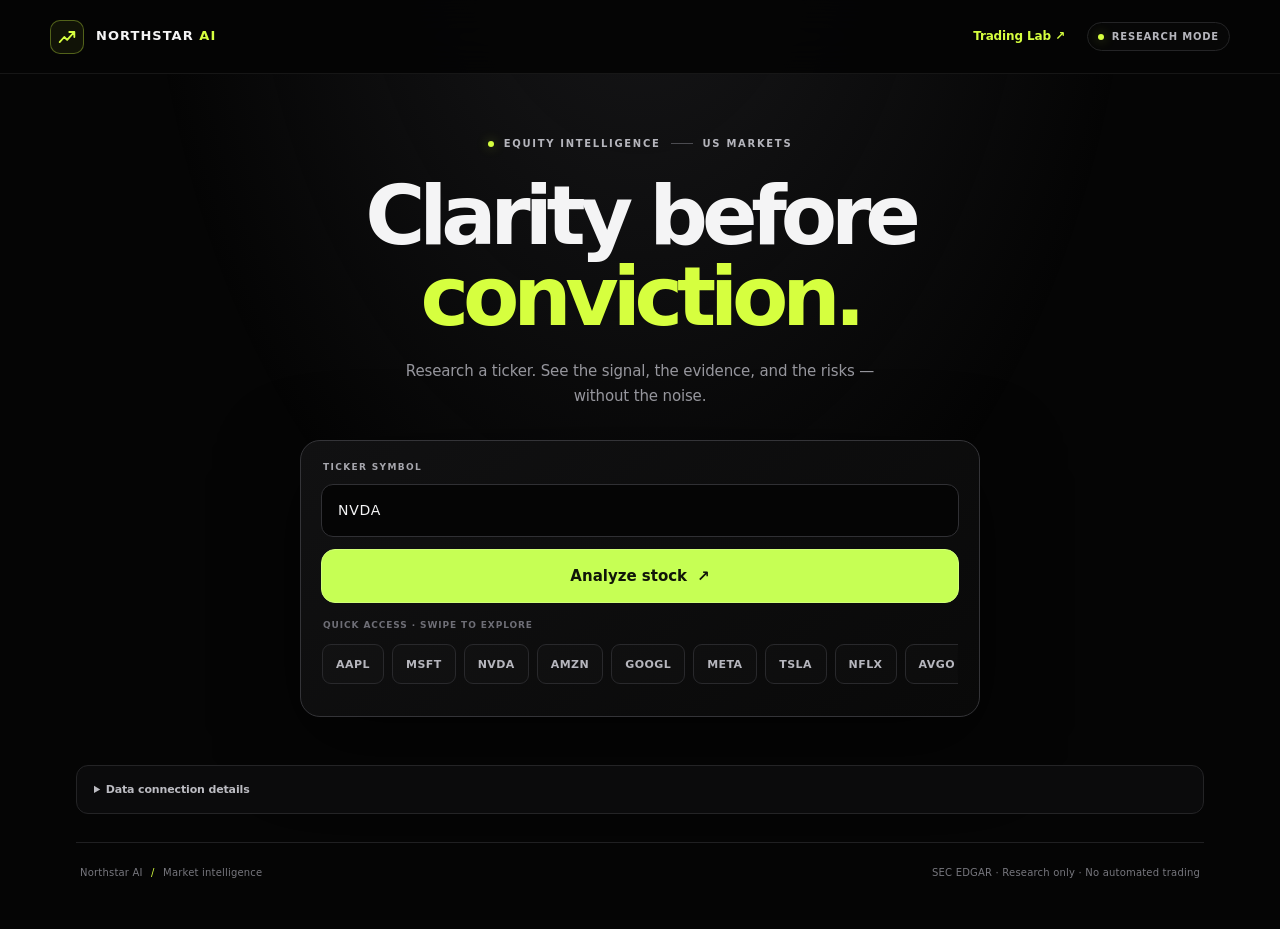
==== web/index.html @ 4f5ea73a "Correct shortlist description to reflect 253-stock universe" ====
<!doctype html>
<html lang="en">
<head>
  <meta charset="utf-8">
  <meta name="viewport" content="width=device-width, initial-scale=1">
  <meta name="theme-color" content="#050505">
  <meta name="description" content="Northstar AI provides transparent US stock research with SEC-sourced fundamentals, market data, earnings risk and explicit data-quality limits.">
  <title>Northstar AI — Stock Research</title>
  <link rel="stylesheet" href="./styles.css?v=signal-self-test1">
</head>
<body>
  <header class="topbar">
    <a class="brand" href="./"><span class="brand-mark" aria-hidden="true"><svg viewBox="0 0 24 24" fill="none"><path d="M4 17.5 9 12l3.2 3.2L20 6.5M14.5 6.5H20v5.5" stroke="currentColor" stroke-width="2" stroke-linecap="round" stroke-linejoin="round"/></svg></span><span class="brand-name">NORTHSTAR <span>AI</span></span></a>
    <div class="topbar-right"><a href="./trading-lab.html" class="nav-link" style="display:inline-flex!important;color:var(--accent);font-weight:750">Trading Lab ↗</a><a href="#ranking-disclosure" class="nav-link" id="market-scan-link">Market scan</a><span class="status"><i></i> RESEARCH MODE</span></div>
  </header>
  <main class="shell">
    <section class="hero">
      <div class="hero-kicker"><span class="live-dot"></span> EQUITY INTELLIGENCE <span class="kicker-divider"></span> US MARKETS</div>
      <h1>Clarity before<br><span class="hero-accent">conviction.</span></h1>
      <p class="intro">Research a ticker. See the signal, the evidence, and the risks — without the noise.</p>
      <form id="analyze-form" class="search-panel">
        <label for="ticker">TICKER SYMBOL</label>
        <div class="search-row"><input id="ticker" name="ticker" maxlength="12" value="NVDA" placeholder="e.g. NVDA" autocomplete="off" required></div>
        <button id="analyze-button" class="analyze-button" type="submit">Analyze stock <span aria-hidden="true">↗</span></button>
        <div class="quick-tickers-wrap">
          <div class="quick-tickers-label">QUICK ACCESS · SWIPE TO EXPLORE</div>
          <div class="quick-tickers" aria-label="Popular stocks; swipe horizontally to browse"><button type="button" data-ticker="AAPL">AAPL</button>
          <button type="button" data-ticker="MSFT">MSFT</button>
          <button type="button" data-ticker="NVDA">NVDA</button>
          <button type="button" data-ticker="AMZN">AMZN</button>
          <button type="button" data-ticker="GOOGL">GOOGL</button>
          <button type="button" data-ticker="META">META</button>
          <button type="button" data-ticker="TSLA">TSLA</button>
          <button type="button" data-ticker="NFLX">NFLX</button>
          <button type="button" data-ticker="AVGO">AVGO</button>
          <button type="button" data-ticker="ORCL">ORCL</button>
          <button type="button" data-ticker="AMD">AMD</button>
          <button type="button" data-ticker="INTC">INTC</button>
          <button type="button" data-ticker="CRM">CRM</button>
          <button type="button" data-ticker="PLTR">PLTR</button>
          <button type="button" data-ticker="JPM">JPM</button>
          <button type="button" data-ticker="V">V</button>
          <button type="button" data-ticker="MA">MA</button>
          <button type="button" data-ticker="COST">COST</button>
          <button type="button" data-ticker="WMT">WMT</button>
          <button type="button" data-ticker="DIS">DIS</button>
          <button type="button" data-ticker="QCOM">QCOM</button>
          <button type="button" data-ticker="MU">MU</button>
          <button type="button" data-ticker="MRVL">MRVL</button>
          <button type="button" data-ticker="NVTS">NVTS</button></div>
        </div>
        <div id="activity-progress" class="activity-progress hidden" role="status" aria-live="polite">
          <div class="activity-top"><span class="activity-spinner" aria-hidden="true"></span><div class="activity-copy"><strong id="activity-title">Analyzing stock</strong><span id="activity-stage">Preparing reliable data sources…</span></div><span id="activity-elapsed" class="activity-elapsed">0s</span></div>
          <div class="activity-track"><span id="activity-bar"></span></div>
          <ol id="activity-steps" class="activity-steps"></ol>
          <p class="activity-note">Elapsed time is shown honestly; progress steps update as checks finish.</p>
        </div>
      </form>
      <div class="stock-suggestions-cta">
        <button id="suggest-stocks-button" type="button" class="suggest-stocks-button"><span class="suggest-icon" aria-hidden="true">✦</span><span><strong>Suggest me stocks</strong><small>Find up to 10 data-screened research candidates</small></span><span class="suggest-arrow" aria-hidden="true">↗</span></button>
      </div>
    </section>

    <section id="market-regime-panel" class="news-section hidden" aria-live="polite" style="margin:22px 0;padding:18px;border:1px solid #30352a;border-radius:16px;background:#0c0f0a"><div class="section-heading"><div><p class="eyebrow">MARKET REGIME INTELLIGENCE</p><h2 id="market-regime-state">Market regime: UNKNOWN</h2></div><span id="market-regime-date" class="count">Not checked</span></div><p id="market-regime-summary" class="table-note">SPY and QQQ market conditions will be checked during stock analysis.</p><div id="market-regime-reasons" class="table-note"></div><p class="table-note">Context and risk gate only—not a stock signal, forecast, or trade authorization. UNKNOWN blocks new entries in this module.</p></section>
    <div id="stock-results" class="stock-results hidden" aria-label="Analysis results for the selected stock">
    <section id="message" class="message" role="status" aria-live="polite">Enter a ticker and tap Analyze.</section>
    <section id="beginner-overview" class="beginner-overview hidden" aria-live="polite">
      <div class="answer-card">
        <div class="answer-topline"><span class="eyebrow">NORTHSTAR'S PLAIN-ENGLISH ANSWER</span><span id="beginner-confidence" class="confidence-badge confidence-low">Confidence: Low</span></div>
        <h2 id="beginner-company-name">Company analysis</h2>
        <div class="company-purpose"><p class="company-purpose-label">WHAT DOES THIS COMPANY DO?</p><p id="beginner-company-description" class="answer-description">“A plain-English description of the company’s products and services will appear here.”</p></div>
        <div class="answer-price-row"><strong id="beginner-price">Price unavailable</strong><span id="beginner-market-state" class="market-state">Market status unknown</span></div>
        <div id="beginner-verdict" class="beginner-verdict verdict-unknown"><span id="beginner-verdict-dot" class="meaning-dot unknown"></span><div><strong id="beginner-verdict-title">Not enough reliable data</strong><p id="beginner-verdict-reason">Analyze a stock to see the reason.</p></div></div>
      </div>
      <div class="beginner-scorecards">
        <article class="beginner-score"><p class="eyebrow">BUSINESS HEALTH</p><strong id="score-business">Unknown</strong><p id="score-business-detail">Financial checks not available.</p></article>
        <article class="beginner-score"><p class="eyebrow">RISK</p><strong id="score-risk">Unknown</strong><p id="score-risk-detail">Risk review not complete.</p></article>
      </div>
      <div class="beginner-lists">
        <section class="beginner-subpanel"><div class="beginner-subhead"><h3>Top risks to know</h3></div><div id="beginner-risks" class="beginner-list"><p class="muted">Risks will appear after analysis.</p></div></section>
        <section class="beginner-subpanel"><div class="beginner-subhead"><h3>Latest headlines</h3></div><div id="beginner-headlines" class="beginner-list"><p class="muted">Headlines will appear after analysis.</p></div></section>
      </div>
      <section id="ai-research-panel" class="beginner-subpanel hidden" aria-live="polite"><div class="beginner-subhead"><h3>AI-assisted research</h3><span id="ai-research-status" class="count">Supplemental sources</span></div><p id="ai-research-intro" class="muted">Northstar can supplement native analysis with source-linked research when data gaps are detected.</p><div id="ai-research-findings" class="beginner-list"></div></section>
    </section>
    <div class="full-details-content">
    <section id="company-panel" class="company-panel hidden">
      <div><p class="eyebrow">COMPANY</p><h2 id="company-name">—</h2><p id="company-meta" class="muted">—</p></div>
      <div class="source-pill"><span class="source-dot"></span> SEC EDGAR</div>
    </section>
    <section id="earnings-panel" class="news-section hidden" aria-live="polite">
      <div class="section-heading"><div><p class="eyebrow">EARNINGS & EVENT RISK</p><h2>Next earnings check</h2></div><span id="earnings-status" class="count">Not checked</span></div>
      <div id="earnings-content"><p class="empty">Analyze a stock to check the public earnings calendar.</p></div>
    </section>
    <details id="earnings-reconciliation-details" class="developer-panel"><summary><span><strong>Detailed earnings reconciliation</strong><small>Reported results and third-party estimates, when available</small></span><span class="disclosure-chevron" aria-hidden="true">+</span></summary><div class="developer-panel-content">
    <section id="earnings-results-panel" class="news-section hidden" aria-live="polite">
      <div class="section-heading"><div><p class="eyebrow">RESULTS VS EXPECTATIONS</p><h2>Latest reported quarter</h2></div><span id="earnings-results-status" class="count">Not checked</span></div>
      <div id="earnings-results-content"><p class="empty">Analyze a stock to compare SEC-reported results with available consensus estimates.</p></div>
    </section>
    </div></details>
    <section id="recommendation-panel" class="news-section hidden" aria-live="polite">
      <div class="section-heading"><div><p class="eyebrow">NORTHSTAR STOCK ADVISOR</p><h2>Stock Advisor</h2></div><span id="decision-status" class="count">Waiting for evidence</span></div>
      <div id="decision-hero" class="decision-hero state-unknown" aria-live="polite">
        <div id="decision-symbol" class="decision-symbol" aria-hidden="true">?</div>
        <div class="decision-hero-copy">
          <p id="decision-plain-label" class="eyebrow">YOUR NEXT STEP</p>
          <h3 id="decision-title">Analyze a stock to get a decision</h3>
          <p id="decision-plain-summary" class="decision-plain-summary">Northstar will explain whether the evidence supports waiting, avoiding the stock, or further review.</p>
          <p id="decision-action" class="decision-action">No action until the analysis finishes.</p>
        </div>
      </div>
      <div class="signal-self-test-control">
        <button id="signal-self-test-button" type="button" class="secondary-button" aria-expanded="false">Preview BUY / WAIT / SELL indicators</button>
        <p class="muted">Display-only self-test. Preview states are simulated and do not change this stock's analysis.</p>
      </div>
      <section id="signal-self-test-panel" class="signal-self-test-panel hidden" aria-live="polite" aria-label="Signal indicator display test">
        <p class="eyebrow">INDICATOR DISPLAY TEST · SIMULATED</p>
        <div class="signal-self-test-grid">
          <article class="signal-self-test-card state-buy"><strong>BUY</strong><span>Validated setup preview</span></article>
          <article class="signal-self-test-card state-wait"><strong>WAIT</strong><span>More evidence needed preview</span></article>
          <article class="signal-self-test-card state-sell"><strong>SELL REVIEW</strong><span>Risk review preview</span></article>
        </div>
        <p class="muted">This confirms the status styles can render. It does not validate a live stock signal or prove the strategy has an edge.</p>
      </section>
      <div class="decision-bottom-line"><p class="eyebrow">WHY THIS DECISION?</p><p id="decision-bottom-line">Analyze a ticker to get a plain-language assessment.</p><p class="eyebrow">WHAT TO DO NEXT</p><p id="decision-next-step">Required checks will appear here.</p></div>
      <details id="developer-diagnostics-details" class="developer-panel"><summary><span><strong>Developer diagnostics</strong><small>Technical checks, raw risk rules and provisional valuation calculations</small></span><span class="disclosure-chevron" aria-hidden="true">+</span></summary><div class="developer-panel-content">
      <p id="decision-explanation" class="table-note">Analyze a ticker to receive a data-quality and risk assessment.</p>
      <p class="table-note">Technical error detail (developer only): <span id="developer-error">No error reported.</span></p>
      <div class="holding-review">
        <div><p class="eyebrow">IF YOU ALREADY OWN THIS STOCK</p><h3>Position review</h3><p class="table-note">Enter your position to get a rule-based HOLD / SELL REVIEW. This does not place an order.</p></div>
        <div class="holding-fields">
          <label for="holding-shares">Shares owned</label><input id="holding-shares" type="number" min="0" step="any" placeholder="e.g. 5">
          <label for="holding-cost">Average cost per share (USD)</label><input id="holding-cost" type="number" min="0" step="any" placeholder="e.g. 120">
          <button id="review-holding" type="button" class="secondary-button">Review my position</button>
        </div>
        <div id="holding-result" class="holding-result" role="status">Analyze a stock and enter your position to review it.</div>
      </div>
      <div id="decision-metrics" class="metrics-grid"></div>
      <div class="meaning-legend" aria-label="Indicator legend"><span><i class="meaning-dot good"></i> Positive</span><span><i class="meaning-dot bad"></i> Negative / risk</span><span><i class="meaning-dot caution"></i> Needs attention</span><span><i class="meaning-dot unknown"></i> Not enough data</span></div>
      <div id="decision-checks" class="decision-checks"></div>
      <p id="decision-caveat" class="table-note">Any preliminary valuation is assumption-driven and is not a validated forecast or instruction to trade.</p>
      </div></details>
      <div class="ranking-actions"><button id="save-research-snapshot" type="button" class="secondary-button">Save research snapshot</button><button id="export-research-csv" type="button" class="secondary-button">Export snapshots CSV</button><span id="research-log-status" class="count">0 saved snapshot(s)</span></div>
      <div id="research-log-list" class="news-list"><p class="empty">Saved snapshots stay in this browser on this device. They are not synced to a server.</p></div>
    </section>
    <details id="technical-validation-details" class="developer-panel"><summary><span><strong>Technical validation details</strong><small>Price-history diagnostics and experimental strategy tests</small></span><span class="disclosure-chevron" aria-hidden="true">+</span></summary><div class="developer-panel-content">
    <section id="history-panel" class="news-section hidden"><div class="section-heading"><div><p class="eyebrow">PRICE HISTORY · 1 YEAR</p><h2>Historical performance and risk</h2></div><span id="history-status" class="count">Loads with analysis</span></div><div id="history-metrics" class="metrics-grid"></div><div id="history-chart-wrap" class="history-chart-wrap"><p class="empty">Analyze a ticker to load historical prices.</p></div><div class="history-labels"><span id="history-start-label">Start</span><span id="history-end-label">End</span></div><p id="history-meta" class="table-note">Daily price history is requested when you analyze a company.</p><p id="history-warning" class="table-note">Historical performance is not a forecast.</p></section>
    <section id="strategy-backtest-panel" class="news-section hidden" aria-live="polite">
      <div class="section-heading"><div><p class="eyebrow">HISTORICAL STRATEGY TEST · 5 YEARS</p><h2>Technical strategy reality check</h2></div><span id="strategy-backtest-status" class="count">Loads with analysis</span></div>
      <p id="strategy-backtest-warning" class="table-note">This experimental 50/200-day moving-average strategy is separate from the live recommendation rules. It cannot enable BUY signals.</p>
      <div id="strategy-backtest-metrics" class="metrics-grid"></div>
      <div id="strategy-backtest-details" class="table-note"></div><div id="strategy-walk-forward" class="table-note"></div>
    </section>
    </div></details>
    <section id="annual-trends-panel" class="news-section"><div class="section-heading"><div><p class="eyebrow">FUNDAMENTAL SNAPSHOT</p><h2>Annual financial trends</h2></div><span id="fundamental-status" class="count">Loads with analysis</span></div><p class="table-note">Calculated only from unambiguous annual 10-K observations. Free cash flow is an approximation: operating cash flow minus absolute capital expenditures. Not a recommendation.</p><div id="fundamental-snapshot" class="metrics-grid"><p class="empty">Analyze a company to calculate annual trends.</p></div></section>
    <section id="fmp-fundamentals-panel" class="news-section"><div class="section-heading"><div><p class="eyebrow">INDEPENDENT DATA CROSS-CHECK</p><h2>Financial Modeling Prep fundamentals</h2></div><span id="fmp-fundamentals-status" class="count">Loads with analysis</span></div><p class="table-note">Secondary-source annual statements, financial ratios, valuation multiples and analyst estimates. Figures remain separate from SEC-reported data; period, currency and restatement differences must be reconciled. Analyst estimates are forecasts, not facts.</p><div id="fmp-fundamentals" class="metrics-grid"><p class="empty">Analyze a company to load the FMP cross-check.</p></div></section>
    <section id="quarterly-trends-panel" class="news-section" aria-labelledby="quarterly-heading">
      <div class="section-heading"><div><p class="eyebrow">LATEST REPORTED QUARTER</p><h2 id="quarterly-heading">Quarterly performance snapshot</h2></div><span id="quarterly-status" class="count">Loads with analysis</span></div>
      <p class="table-note">Uses quarterly-period facts disclosed in SEC filings, compares with the closest same-period prior-year figure where available, and shows the filing date. This is not an analyst-consensus beat/miss calculation.</p>
      <div id="quarterly-snapshot" class="metrics-grid"><p class="empty">Analyze a ticker to compare the latest reported quarter with the prior year.</p></div>
    </section>
    <section id="all-metrics-panel" class="news-section metrics-disclosure"><div class="section-heading"><div><p class="eyebrow">SEC REPORTED DATA</p><h2>All reported financial metrics</h2></div></div><p class="table-note">Raw reported figures with filing periods.</p><section id="metrics-grid" class="metrics-grid" aria-label="Latest reported financial metrics"></section></section>
    <details class="news-section disclosure-section" id="filings-disclosure">
      <summary class="section-heading disclosure-summary"><div><p class="eyebrow">PRIMARY SOURCE</p><h2>Official SEC filings</h2></div><span id="filings-status" class="count">Loads with analysis</span></summary>
      <div class="disclosure-content">
        <p class="table-note">Company filings are primary-source disclosures. Open the original filing to verify material information before making an investment decision.</p>
        <div id="filings-list" class="news-list"><p class="empty">Analyze a ticker to load recent SEC filings.</p></div>
      </div>
    </details>



    <section id="stock-news-impact" class="news-section hidden" aria-live="polite">
      <div class="section-heading"><div><p class="eyebrow">COMPANY-SPECIFIC COVERAGE</p><h2>Latest Stock News</h2></div><span id="stock-news-impact-status" class="count">Loads with analysis</span></div>
      <div id="stock-news-impact-list" class="stock-news-impact-list"><p class="empty">Analyze a ticker to load its latest news.</p></div>
    </section>
    </div>
    </div>
    <details id="ranking-disclosure" class="ranking-disclosure">
      <summary class="ranking-disclosure-summary"><span><span class="eyebrow">EXPERIMENTAL TOOL</span><strong>Stock research shortlist</strong><small>Provisional screening only · validation is incomplete</small></span><span class="disclosure-chevron" aria-hidden="true">+</span></summary>
            <section id="ranking" class="ranking-section suggestion-results-section">
            <div class="section-heading"><div><p class="eyebrow">DATA-DRIVEN STOCK SUGGESTIONS</p><h2>Top 10 research candidates</h2></div><span class="count">Provisional signals · not validated</span></div>
            <p class="table-note">The experimental watchlist score ranks research priorities only. Preliminary valuation-based watch zones may appear in the analysis panel when inputs pass quality checks, but they are provisional research signals only; full historical validation remains incomplete.</p>
            <p class="table-note">The system screens a curated universe of 253 US stocks and displays up to ten ranked research candidates. Latest quote and valuation checks may provide a provisional model entry watch zone, fair-value reference, risk reference, and a 1–6 month review horizon. These are research references only, not guaranteed buy/exit instructions; the strategy has not passed walk-forward and untouched holdout validation. These are not guaranteed buy/exit instructions; the strategy has not passed walk-forward and untouched holdout validation.</p><div class="stock-suggestions-hero"><div class="suggestions-heading"><span class="eyebrow">YOUR MARKET SNAPSHOT</span><h2>Top 10 stocks to research</h2><p>Fast, precomputed shortlist from the latest 253-stock scan. Refreshes every three hours; open any stock for live checks.</p></div><div class="suggestions-actions"><button id="run-screen" type="button" class="primary-suggestions-button">Show latest top 10</button><button id="run-live-screen" type="button" class="secondary-button">Run live 253-stock scan</button></div><span id="screen-status" class="count">Loading latest snapshot when opened</span></div><div id="screen-results" class="screen-results"><p class="empty">Your latest shortlist will appear here. Select “Show latest top 10” to load the cached scan.</p></div><details class="diagnostics"><summary>Scoring method</summary><div class="diagnostic-content"><p>Revenue growth: 25 points. Net profit margin: 15 points. Approximate free-cash-flow margin: 20 points. One-year price return: 20 points. Maximum drawdown: 20 points. A candidate is excluded if any component is missing or ambiguous. Scores rank research priorities only; valuation, event risk, and walk-forward validation are not yet part of this score.</p></div></details>
          </section>
    </details>
    <details class="diagnostics">
      <summary>Data connection details</summary>
      <div class="diagnostic-content">
        <p><strong>Page:</strong> <span id="ui-health">Loaded</span></p>
        <p><strong>SEC connection:</strong> <span id="sec-health">Not tested yet</span></p>
        <div class="alpaca-connection" style="margin:18px 0;padding:16px;border:1px solid #343a2b;border-radius:14px;background:#0d100b">
          <div style="display:flex;align-items:center;justify-content:space-between;gap:12px;flex-wrap:wrap">
            <strong>Alpaca Paper Trading</strong>
            <span id="alpaca-status" aria-live="polite" class="muted">Not checked yet</span>
          </div>
          <p class="muted" style="margin:8px 0 12px">Secure server-side connection. Read-only: Northstar will not place trades.</p>
          <button id="alpaca-connect-button" type="button" style="width:auto;min-height:42px;padding:10px 16px;border:1px solid #c7ff4f;border-radius:10px;background:#c7ff4f;color:#10130b;font-weight:750">Test Alpaca connection</button>
          <div id="alpaca-account" class="hidden" style="margin-top:14px"></div>
          <div id="alpaca-positions" class="hidden" style="margin-top:12px"></div>
        </div>
        <p><strong>Last request:</strong> <span id="last-request">—</span></p>
        <p class="muted">Financial facts come from SEC EDGAR. This is a research prototype, not a valuation model or trade recommendation.</p>
        <p><a href="https://www.sec.gov/edgar/sec-api-documentation" target="_blank" rel="noreferrer">SEC API documentation ↗</a></p>
      </div>
    </details>
    <div class="hidden" aria-hidden="true"><span id="news-status">Loads with analysis</span><div id="news-list"></div></div>
  <footer><span>Northstar AI <span class="footer-sep">/</span> Market intelligence</span><span>SEC EDGAR · Research only · No automated trading</span></footer>
  </main>
  <script>
    window.addEventListener("error", function (event) {
      var box = document.getElementById("northstar-runtime-error");
      if (!box) {
        box = document.createElement("div");
        box.id = "northstar-runtime-error";
        box.style.cssText = "position:fixed;bottom:12px;left:12px;right:12px;z-index:99999;padding:14px 16px;background:#3b1515;color:#fff;border:1px solid #ff7777;border-radius:10px;font:13px/1.5 system-ui,sans-serif";
        box.textContent = "Northstar JavaScript error: " + (event.message || "unknown error") + (event.filename ? " (" + event.filename.split("/").pop() + ":" + event.lineno + ")" : "") + ". Share this exact message if it persists.";
        document.body.appendChild(box);
      }
    });
    window.addEventListener("unhandledrejection", function (event) {
      var box = document.getElementById("northstar-runtime-error");
      if (!box) {
        box = document.createElement("div");
        box.id = "northstar-runtime-error";
        box.style.cssText = "position:fixed;bottom:12px;left:12px;right:12px;z-index:99999;padding:14px 16px;background:#3b1515;color:#fff;border:1px solid #ff7777;border-radius:10px;font:13px/1.5 system-ui,sans-serif";
        box.textContent = "Northstar request error: " + (event.reason && event.reason.message ? event.reason.message : String(event.reason || "unknown error")) + ". Share this exact message if it persists.";
        document.body.appendChild(box);
      }
    });
  </script>
  <script src="./evidence-score.js?v=evidenceaudit1" defer></script>
  <script src="./news-catalyst.js?v=newscatalyst1" defer></script>
  <script src="./market-regime.js?v=regime1" defer></script>
  <script src="./app.js?v=tickerpersist1" defer></script>
</body>
</html>
---- web/styles.css ----
:root{
  color-scheme:dark;
  --bg:#050505;--surface:#0b0b0c;--surface-raised:#101011;--surface-soft:#141416;
  --line:#242426;--line-strong:#343438;--text:#f4f4f5;--muted:#96969d;--muted-2:#6e6e76;
  --accent:#d6ff3f;--accent-dim:#a8c92c;--good:#a3f7bf;--bad:#ff8b8b;--amber:#ffd27b;
  --radius:18px;--radius-sm:11px;--content:1180px;
}
*{box-sizing:border-box}
html{scroll-behavior:smooth;scroll-padding-top:90px}
body{margin:0;background:var(--bg);color:var(--text);font:14px/1.55 Inter,ui-sans-serif,system-ui,-apple-system,BlinkMacSystemFont,"Segoe UI",sans-serif;letter-spacing:-.01em}
body:before{content:"";position:fixed;inset:0;pointer-events:none;z-index:-1;background:radial-gradient(ellipse at 50% -20%,#19191b 0,transparent 55%)}
a{color:var(--accent);text-decoration:none}a:hover{color:#efffae}
button,input{font:inherit}button{cursor:pointer;transition:transform .18s ease,border-color .18s ease,background .18s ease,color .18s ease}
button:active{transform:translateY(1px)}button:disabled{opacity:.55;cursor:wait}
:focus-visible{outline:2px solid var(--accent);outline-offset:3px}
.hidden{display:none!important}
.topbar{height:74px;position:sticky;top:0;z-index:20;display:flex;align-items:center;justify-content:space-between;padding:0 max(22px,calc((100vw - var(--content))/2));border-bottom:1px solid #ffffff12;background:#050505eF;backdrop-filter:blur(18px)}
.brand{display:flex;align-items:center;gap:12px;color:var(--text);font-weight:800;text-decoration:none;letter-spacing:.08em;font-size:13px}
.brand-mark{width:34px;height:34px;display:grid;place-items:center;border:1px solid #d6ff3f55;background:#d6ff3f10;border-radius:10px;color:var(--accent)}
.brand-mark svg{width:22px;height:22px}.brand-name span{color:var(--accent);font-weight:600}
.topbar-right{display:flex;align-items:center;gap:22px}.nav-link{font-size:12px;color:#b6b6bc}.nav-link:hover{color:var(--accent)}
.status,.source-pill,.count{display:inline-flex;align-items:center;gap:8px;border:1px solid var(--line);border-radius:999px;padding:6px 10px;color:#b4b4bb;font-size:10px;font-weight:700;letter-spacing:.08em;white-space:nowrap;background:#ffffff03}
.status i,.source-dot,.live-dot{width:6px;height:6px;border-radius:50%;background:var(--accent);display:inline-block;box-shadow:0 0 12px #d6ff3f65}
.shell{max-width:var(--content);margin:0 auto;padding:56px 26px 48px}
.hero{max-width:840px;margin:0 auto 42px;text-align:center}
.hero-kicker{display:flex;justify-content:center;align-items:center;gap:10px;font-size:10px;letter-spacing:.17em;font-weight:800;color:#b5b5bc;margin-bottom:23px}
.kicker-divider{width:22px;height:1px;background:#4b4b50}.hero h1{font-size:clamp(48px,7vw,82px);line-height:.99;letter-spacing:-.075em;margin:0;font-weight:720}
.hero-accent{color:var(--accent)}.intro{max-width:480px;margin:22px auto 30px;color:var(--muted);font-size:15px;line-height:1.7}
.search-panel{max-width:680px;margin:0 auto;text-align:left;background:linear-gradient(145deg,#111112,#090909);border:1px solid var(--line-strong);border-radius:20px;padding:18px;box-shadow:0 24px 80px #0009}
.search-panel label{display:block;font-size:9px;letter-spacing:.15em;color:#a6a6ad;font-weight:800;margin:0 0 9px 2px}
.search-row{display:flex;gap:10px}.search-row input{min-width:0;flex:1;background:#050505;border:1px solid #303034;border-radius:12px;padding:15px 16px;color:var(--text);font:600 16px/1.4 inherit;outline:none;text-transform:uppercase;letter-spacing:.05em}
.search-row input:focus{border-color:#b7dc38;box-shadow:0 0 0 3px #d6ff3f12}
.search-row button{background:var(--accent);color:#0b0b09;border:0;border-radius:11px;padding:0 20px;font-size:12px;font-weight:850;white-space:nowrap;min-height:50px}
.search-row button:hover{background:#e5ff7e}.search-row button span{font-size:15px;margin-left:8px}
.quick-tickers-wrap{margin-top:16px;min-width:0;width:100%;overflow:hidden}
.quick-tickers-label{font-size:9px;letter-spacing:.1em;color:var(--muted-2);font-weight:800;margin:0 0 9px 2px}
.quick-tickers-wrap .quick-tickers{display:flex!important;flex-direction:row!important;align-items:center;gap:8px;margin:0 -1px 2px;padding:2px 2px 10px;overflow-x:auto!important;overflow-y:hidden!important;flex-wrap:nowrap!important;white-space:nowrap!important;width:100%;max-width:100%;box-sizing:border-box;overscroll-behavior-x:contain;scrollbar-width:thin;scrollbar-color:#6d7c3b #171719;-webkit-overflow-scrolling:touch;touch-action:pan-x}
.quick-tickers-wrap .quick-tickers:before{content:none!important;display:none!important}
.quick-tickers-wrap .quick-tickers button{display:inline-flex!important;flex:0 0 auto!important;min-width:62px;min-height:40px;white-space:nowrap;align-items:center;justify-content:center;border:1px solid #29292c;background:#ffffff03;color:#b6b6bd;border-radius:9px;padding:8px 13px;font-size:11px;font-weight:800;letter-spacing:.04em;cursor:pointer}
.quick-tickers-wrap .quick-tickers button:hover,.quick-tickers-wrap .quick-tickers button:focus-visible{border-color:var(--accent);color:var(--accent);background:#d6ff3f08;outline:none}
.quick-tickers-wrap .quick-tickers::-webkit-scrollbar{height:5px}
.quick-tickers-wrap .quick-tickers::-webkit-scrollbar-track{background:#171719;border-radius:8px}
.quick-tickers-wrap .quick-tickers::-webkit-scrollbar-thumb{background:#6d7c3b;border-radius:8px}
.message{margin:0 0 20px;padding:12px 15px;border:1px solid var(--line);border-radius:var(--radius-sm);background:#0b0b0c;color:var(--muted);font-size:12px}
.message.error{border-color:#6e3434;color:var(--bad)}.message.success{border-color:#40521b;color:var(--good)}
.company-panel,.quote-panel{display:flex;justify-content:space-between;align-items:center;gap:22px;padding:24px 26px;margin:14px 0;background:var(--surface);border:1px solid var(--line);border-radius:var(--radius)}
.company-panel h2,.section-heading h2{font-size:23px;letter-spacing:-.045em;line-height:1.2;margin:0;font-weight:700}
.company-panel .eyebrow,.quote-panel .eyebrow{margin-bottom:7px}
.quote-panel{align-items:center;background:linear-gradient(120deg,#101011,#090909)}
#quote-price{font-size:clamp(34px,5vw,52px);letter-spacing:-.065em;line-height:1;margin:3px 0 8px;font-weight:680;font-variant-numeric:tabular-nums}
.quote-meta{display:flex;align-items:flex-end;flex-direction:column;gap:8px;color:var(--muted);font-size:11px;text-align:right}
.news-section,.ranking-section,.table-section{margin:18px 0;padding:25px;background:var(--surface);border:1px solid var(--line);border-radius:var(--radius);min-width:0}
.section-heading{display:flex;align-items:center;justify-content:space-between;gap:18px;margin-bottom:20px}
.eyebrow{font-size:9px;font-weight:850;letter-spacing:.17em;color:var(--accent);margin:0 0 8px}
.section-heading .count{max-width:48%;white-space:normal;text-align:center;justify-content:center}
.muted,.table-note,.metric-date{color:var(--muted);font-size:11px;line-height:1.7}
.table-note{margin:14px 0}.empty{color:var(--muted);font-size:12px;padding:15px 0}
.metrics-grid{display:grid;grid-template-columns:repeat(4,minmax(0,1fr));gap:10px;margin:16px 0}
.metric-card{min-width:0;padding:17px;border:1px solid #28282b;background:linear-gradient(145deg,#111112,#0b0b0c);border-radius:13px}
.metric-label{color:var(--muted);font-size:9px;font-weight:800;letter-spacing:.12em;text-transform:uppercase;margin-bottom:9px}
.metric-value{font-size:clamp(17px,2vw,24px);font-weight:680;letter-spacing:-.045em;line-height:1.25;overflow-wrap:anywhere;font-variant-numeric:tabular-nums}
.metric-date{font-size:10px;margin-top:7px}
.secondary-button{display:inline-flex;align-items:center;justify-content:center;gap:8px;min-height:38px;padding:9px 13px;border:1px solid #37373b;border-radius:9px;background:#18181a;color:#ededf0;font-size:11px;font-weight:750}
.secondary-button:hover{border-color:#77777d;background:#202022}
.decision-bottom-line{display:grid;grid-template-columns:1fr 1.4fr;column-gap:28px;row-gap:5px;margin:18px 0 16px;padding:20px;border:1px solid #353537;border-radius:13px;background:linear-gradient(110deg,#151515,#0c0c0d)}
.decision-bottom-line .eyebrow{margin:0}.decision-bottom-line p:not(.eyebrow){margin:0 0 10px;font-size:13px;color:#d7d7dc;line-height:1.65}
#decision-title{font-size:clamp(22px,3vw,31px);letter-spacing:-.05em;margin:0 0 16px;line-height:1.2}
#decision-status{color:var(--accent);border-color:#d6ff3f40}
.decision-checks{display:grid;grid-template-columns:repeat(2,minmax(0,1fr));gap:8px;margin:20px 0}
.decision-check{padding:12px 14px;background:#101011;border:1px solid #28282b;border-radius:10px}
.decision-check strong{font-size:11px}.decision-check p,.decision-check .detail{font-size:10px;color:var(--muted);margin:5px 0 0;line-height:1.55}
.holding-review{display:grid;grid-template-columns:1.1fr .9fr;gap:20px;padding:20px;border:1px solid #2c2c2f;background:#0a0a0b;border-radius:14px;margin:24px 0}
.holding-review h3{margin:0;font-size:17px;letter-spacing:-.03em}.holding-fields{display:grid;grid-template-columns:1fr;gap:7px}
.holding-fields label{font-size:10px;color:var(--muted);font-weight:700}.holding-fields input{width:100%;min-width:0;background:#050505;border:1px solid #303034;border-radius:8px;padding:10px;color:var(--text)}
.holding-result{grid-column:1/-1;padding:12px;background:#111112;border:1px solid #262629;border-radius:9px;color:var(--muted);font-size:11px}
.ranking-actions{display:flex;align-items:center;gap:12px;flex-wrap:wrap;margin:16px 0}
.news-list,.screen-results{display:grid;grid-template-columns:repeat(2,minmax(0,1fr));gap:9px}
.news-item,.screen-card{padding:15px;background:#101011;border:1px solid #28282b;border-radius:12px;min-width:0}
.news-item strong,.screen-card strong{font-size:12px;line-height:1.5}.news-item p{font-size:10px;color:var(--muted);margin:7px 0}.news-item a{font-size:10px}
.screen-card{display:flex;flex-direction:column;gap:7px}.screen-card .muted{margin:0}
.source-pill{font-size:9px}
.history-chart-wrap{min-height:150px;overflow:hidden;border:1px solid #29292c;border-radius:12px;background:#080809;padding:10px}
.history-chart-wrap svg{width:100%;height:auto;display:block}
.history-labels{display:flex;justify-content:space-between;color:var(--muted-2);font-size:10px}
.table-wrap{overflow-x:auto;border:1px solid #29292c;border-radius:10px}
table{width:100%;border-collapse:collapse;min-width:520px;font-size:11px}
th,td{padding:12px 14px;text-align:left;border-bottom:1px solid #252528}th{color:#aaaab1;font-size:9px;letter-spacing:.1em;text-transform:uppercase;background:#101011}td{color:#dedee2}tbody tr:hover{background:#ffffff04}
.diagnostics{border:1px solid var(--line);border-radius:12px;padding:15px 17px;margin:16px 0;background:#0b0b0c}
.diagnostics summary{font-size:11px;font-weight:750;color:#bcbcc2;cursor:pointer}.diagnostic-content{padding-top:10px}
footer{display:flex;justify-content:space-between;gap:15px;padding:22px 4px 0;border-top:1px solid #202022;margin-top:28px;color:#77777e;font-size:10px;letter-spacing:.02em}
.footer-sep{color:var(--accent);padding:0 5px}
#recommendation-panel{border-color:#363638}
#decision-caveat{font-size:10px}
#news-list .empty,#filings-list .empty{grid-column:1/-1}
#earnings-content,#earnings-results-content{font-size:12px}
#metrics-grid{grid-template-columns:repeat(4,minmax(0,1fr))}
@media(min-width:1000px){.hero{margin-bottom:48px}.search-panel{padding:20px}.shell{padding-top:62px}}
@media(max-width:760px){
 .topbar{height:64px;padding:0 17px}.topbar-right{gap:10px}.nav-link{display:none}.status{font-size:8px;padding:6px 8px}
 .shell{padding:36px 15px 30px}.hero{margin-bottom:28px}.hero-kicker{font-size:9px;margin-bottom:18px}.hero h1{font-size:clamp(45px,12vw,66px)}.intro{font-size:13px;margin:16px auto 22px;max-width:330px}
 .search-panel{padding:13px;border-radius:15px}.search-row{gap:7px}.search-row input{padding:12px;font-size:15px}.search-row button{padding:0 13px;font-size:11px}
 .quick-tickers-wrap .quick-tickers{gap:6px!important}.quick-tickers-wrap .quick-tickers:before{content:none!important;display:none!important}
 .company-panel,.quote-panel{padding:18px;gap:12px}.company-panel h2,.section-heading h2{font-size:20px}
 .news-section,.ranking-section,.table-section{padding:17px;margin:13px 0;border-radius:15px}
 .section-heading{align-items:flex-start;gap:10px;margin-bottom:15px}.section-heading .count{font-size:8px;padding:5px 7px;max-width:44%}
 .metrics-grid,#metrics-grid{grid-template-columns:repeat(2,minmax(0,1fr));gap:8px}.metric-card{padding:13px}.metric-value{font-size:19px}
 .decision-bottom-line{grid-template-columns:1fr;gap:6px;padding:15px}
 .decision-checks{grid-template-columns:1fr}
 .holding-review{grid-template-columns:1fr;padding:15px;gap:14px}
 .news-list,.screen-results{grid-template-columns:1fr}
 .quote-meta{font-size:9px;max-width:48%;overflow-wrap:anywhere}
 #quote-price{font-size:34px}
 footer{flex-direction:column;gap:5px}
}
@media(max-width:390px){.brand{font-size:11px;gap:8px}.brand-mark{width:30px;height:30px}.status{letter-spacing:.02em}.search-row button{padding:0 10px}.hero h1{font-size:44px}.metric-card{padding:11px}.metric-value{font-size:17px}}
@media(prefers-reduced-motion:reduce){html{scroll-behavior:auto}*,*:before,*:after{transition:none!important;animation:none!important}}


/* Beginner-first guidance: explain the workflow before exposing dense research data. */
.beginner-guide {
  margin: 22px 0 18px;
  padding: clamp(18px, 3vw, 28px);
  border: 1px solid var(--line, #292929);
  border-radius: 18px;
  background: linear-gradient(145deg, #0d0d0d, #080808);
}
.guide-heading { max-width: 760px; }
.guide-heading h2 { margin: 8px 0 10px; font-size: clamp(1.35rem, 3vw, 1.8rem); letter-spacing: -.035em; }
.guide-heading > p:last-child, .guide-steps p, .guide-verdicts span, .guide-disclaimer {
  color: var(--muted, #a3a3a3);
  line-height: 1.6;
  font-size: .93rem;
}
.guide-steps {
  display: grid;
  grid-template-columns: repeat(3, minmax(0, 1fr));
  gap: 12px;
  margin: 22px 0;
}
.guide-steps article {
  padding: 16px;
  border: 1px solid #252525;
  border-radius: 12px;
  background: #0a0a0a;
}
.guide-number { color: #b9f27c; font-size: .76rem; font-weight: 800; letter-spacing: .1em; }
.guide-steps h3 { margin: 10px 0 6px; font-size: 1rem; }
.guide-steps p { margin: 0; }
.guide-verdicts {
  display: grid;
  grid-template-columns: repeat(2, minmax(0, 1fr));
  gap: 10px;
}
.guide-verdicts > div {
  display: flex;
  flex-direction: column;
  gap: 5px;
  padding: 13px 14px;
  border-left: 2px solid #383838;
  background: rgba(255,255,255,.025);
}
.guide-verdicts strong { font-size: .8rem; letter-spacing: .015em; }
.guide-verdicts span { font-size: .86rem; }
.guide-disclaimer { margin: 18px 0 0; padding-top: 14px; border-top: 1px solid #242424; }
@media (max-width: 680px) {
  .guide-steps { grid-template-columns: 1fr; }
  .guide-steps article { padding: 14px; }
  .guide-verdicts { grid-template-columns: 1fr; }
}


/* Stock-specific results are grouped directly below search into one clearly bounded workspace. */
.stock-results {
  margin: 20px 0 30px;
  padding: clamp(12px, 2.4vw, 24px);
  border: 2px solid #55565b;
  border-radius: 22px;
  background: #09090a;
  box-shadow: 0 18px 55px rgba(0,0,0,.28);
  scroll-margin-top: 88px;
}
.stock-results > .message { margin-bottom: 16px; }
.stock-results > .company-panel,
.stock-results > .quote-panel,
.stock-results > .news-section,
.stock-results > .metrics-grid { margin-top: 14px; margin-bottom: 14px; }
.stock-results > .news-section { border-color: #3a3b40; background: #0d0d0f; }
.stock-results > .company-panel { border-color: #55565b; background: #111113; }
.stock-results > .quote-panel { border-color: #48494e; background: linear-gradient(135deg,#151517,#0d0d0f); }
.beginner-guide { max-width: 820px; margin: 0 auto 16px; padding: 0 14px; color: var(--muted); font-size: 12px; }
.beginner-guide summary { width: fit-content; cursor: pointer; padding: 8px 0; color: #b8b8bf; font-weight: 650; }
.guide-content { padding: 12px 0 8px; }
.guide-content .guide-heading h2 { font-size: 18px; }
.guide-content .guide-steps { margin: 12px 0; }
.guide-content .guide-verdicts { margin-top: 12px; }
.guide-content .guide-disclaimer { font-size: 11px; }
@media (max-width: 680px) {
  .stock-results { padding: 10px; border-width: 2px; border-radius: 16px; margin-top: 14px; }
  .stock-results .section-heading { align-items: flex-start; gap: 10px; }
  .stock-results .section-heading h2 { font-size: 19px; }
  .stock-results .company-panel, .stock-results .quote-panel { padding: 16px; }
}


/* Compact disclosure wrappers for supporting detail panels. */
.disclosure-summary {
  display: flex;
  align-items: center;
  justify-content: space-between;
  gap: 16px;
  list-style: none;
  cursor: pointer;
  margin: 0;
  padding: 0;
}
.disclosure-summary::-webkit-details-marker { display: none; }
.disclosure-summary::after {
  content: "+";
  display: grid;
  place-items: center;
  flex: 0 0 30px;
  width: 30px;
  height: 30px;
  border: 1px solid #414247;
  border-radius: 50%;
  color: var(--accent);
  font-size: 20px;
  line-height: 1;
}
.disclosure-section[open] > .disclosure-summary::after { content: "−"; }
.disclosure-summary h2 { margin: 0; }
.disclosure-summary .eyebrow { margin-bottom: 7px; }
.disclosure-summary .count { margin-left: auto; }
.disclosure-content { padding-top: 14px; }
@media (max-width: 520px) {
  .disclosure-summary { gap: 10px; }
  .disclosure-summary h2 { font-size: 19px; }
  .disclosure-summary .count { max-width: 40%; white-space: normal; }
}


/* Beginner-friendly evidence signals: color always accompanies a written label. */
.meaning-dot {
  display: inline-block;
  width: 9px;
  height: 9px;
  flex: 0 0 9px;
  margin-right: 8px;
  border-radius: 50%;
  vertical-align: middle;
  background: #8a8d94;
  box-shadow: 0 0 0 3px rgba(138,141,148,.12);
}
.meaning-dot.good { background: #62dc8b; box-shadow: 0 0 0 3px rgba(98,220,139,.13); }
.meaning-dot.bad { background: #ff666d; box-shadow: 0 0 0 3px rgba(255,102,109,.13); }
.meaning-dot.caution { background: #f4c15d; box-shadow: 0 0 0 3px rgba(244,193,93,.13); }
.meaning-dot.unknown { background: #9297a3; box-shadow: 0 0 0 3px rgba(146,151,163,.13); }
.metric-label { display: flex; align-items: center; gap: 2px; }
.meaning-legend {
  display: flex;
  flex-wrap: wrap;
  gap: 8px 14px;
  padding: 12px 14px;
  margin: 0 0 12px;
  border: 1px solid #303137;
  border-radius: 12px;
  background: #0b0b0d;
}
.meaning-legend span { display: inline-flex; align-items: center; color: #c4c5cb; font-size: 12px; }
.meaning-legend .meaning-dot { margin-right: 7px; }
.decision-indicator {
  display: inline-flex;
  align-items: center;
  justify-content: center;
  gap: 3px;
  min-width: 74px;
  height: fit-content;
  padding: 7px 9px;
  border: 1px solid #35363b;
  border-radius: 999px;
  font-size: 10px;
  font-weight: 750;
  letter-spacing: .04em;
}
.decision-indicator .meaning-dot { width: 7px; height: 7px; flex-basis: 7px; margin: 0 3px 0 0; box-shadow: none; }
.decision-indicator.good { color: #a6efbb; border-color: rgba(98,220,139,.35); }
.decision-indicator.bad { color: #ff9a9e; border-color: rgba(255,102,109,.35); }
.decision-indicator.caution { color: #f4d28c; border-color: rgba(244,193,93,.35); }


/* A separate, prominent entry point for beginner-friendly stock suggestions. */
.stock-suggestions-cta { max-width: 680px; margin: 18px 0 0; }
.suggest-stocks-button {
  display: flex; align-items: center; gap: 13px; width: 100%; min-height: 70px;
  padding: 14px 16px; text-align: left; border: 1px solid #596344; border-radius: 14px;
  color: #f4f6ef; background: linear-gradient(110deg,#171d11,#101210);
  cursor: pointer; transition: border-color .18s ease, transform .18s ease;
}
.suggest-stocks-button:hover { border-color: var(--accent); transform: translateY(-1px); }
.suggest-stocks-button:disabled { opacity: .65; cursor: progress; transform: none; }
.suggest-icon { display: grid; place-items: center; flex: 0 0 38px; width: 38px; height: 38px; border-radius: 11px; color: #10130b; background: var(--accent); font-size: 22px; }
.suggest-stocks-button > span:nth-child(2) { display: flex; flex-direction: column; gap: 4px; flex: 1; min-width: 0; }
.suggest-stocks-button strong { font-size: 14px; font-weight: 760; }
.suggest-stocks-button small { color: #b4b8ad; font-size: 11px; line-height: 1.45; }
.suggest-arrow { font-size: 20px; color: var(--accent); }
.stock-suggestions-cta > p { max-width: 600px; margin: 9px 2px 0; color: var(--muted); font-size: 10px; line-height: 1.65; }
.suggestion-results-section { scroll-margin-top: 90px; border: 2px solid #48494d; }
.suggestion-results-section .section-heading h2 { font-size: clamp(23px,4vw,32px); }
@media(max-width:600px) {
 .stock-suggestions-cta { margin-top: 14px; }
 .suggest-stocks-button { min-height: 66px; padding: 12px; gap: 10px; }
 .suggest-stocks-button strong { font-size: 13px; }
 .suggest-stocks-button small { font-size: 10px; }
 .suggestion-results-section { padding: 17px; }
}


/* Plain-language decision hero for people unfamiliar with investing. */
.decision-hero {
  display: grid;
  grid-template-columns: 54px minmax(0,1fr);
  gap: 16px;
  align-items: start;
  margin: 18px 0 16px;
  padding: clamp(18px,3vw,26px);
  border: 1px solid #3d3e43;
  border-left: 4px solid #9297a3;
  border-radius: 18px;
  background: linear-gradient(135deg,#141416,#0b0b0d);
}
.decision-symbol {
  display: grid;
  place-items: center;
  width: 48px;
  height: 48px;
  border-radius: 15px;
  background: rgba(146,151,163,.12);
  border: 1px solid rgba(146,151,163,.4);
  color: #c7c9d0;
  font-size: 27px;
  font-weight: 800;
}
.decision-hero-copy { min-width: 0; }
.decision-hero-copy .eyebrow { margin: 2px 0 9px; }
.decision-hero-copy h3 { margin: 0 0 12px; font-size: clamp(23px,4.7vw,34px); line-height: 1.13; letter-spacing: -.035em; overflow-wrap: anywhere; }
.decision-plain-summary { margin: 0 0 14px; color: #d0d0d5; font-size: 16px; line-height: 1.55; }
.decision-action { margin: 0; padding: 13px 14px; border-radius: 12px; background: rgba(255,255,255,.045); color: #f2f2f4; font-size: 14px; line-height: 1.55; border: 1px solid #303136; }
.decision-hero.state-buy { border-left-color: #62dc8b; }
.decision-hero.state-buy .decision-symbol { color: #8bf0a8; border-color: rgba(98,220,139,.4); background: rgba(98,220,139,.12); }
.decision-hero.state-buy .decision-plain-label, .decision-hero.state-buy .eyebrow { color: #9cebb2; }
.decision-hero.state-wait, .decision-hero.state-hold { border-left-color: #f4c15d; }
.decision-hero.state-wait .decision-symbol, .decision-hero.state-hold .decision-symbol { color: #f4d28c; border-color: rgba(244,193,93,.4); background: rgba(244,193,93,.1); }
.decision-hero.state-wait .decision-plain-label, .decision-hero.state-hold .decision-plain-label { color: #f4d28c; }
.decision-hero.state-avoid, .decision-hero.state-sell-review { border-left-color: #ff666d; }
.decision-hero.state-avoid .decision-symbol, .decision-hero.state-sell-review .decision-symbol { color: #ff969a; border-color: rgba(255,102,109,.4); background: rgba(255,102,109,.1); }
.decision-hero.state-avoid .decision-plain-label, .decision-hero.state-sell-review .decision-plain-label { color: #ff969a; }
.decision-hero.state-insufficient-data, .decision-hero.state-unvalidated { border-left-color: #a4a6b0; }
.decision-hero.state-unvalidated .decision-plain-label { color: #f4d28c; }
@media (max-width: 520px) {
  .decision-hero { grid-template-columns: 38px minmax(0,1fr); gap: 12px; padding: 16px 13px; border-radius: 15px; }
  .decision-symbol { width: 36px; height: 36px; border-radius: 11px; font-size: 21px; }
  .decision-hero-copy h3 { font-size: 23px; }
  .decision-plain-summary { font-size: 15px; }
  .decision-action { font-size: 13px; padding: 11px; }
}

.search-row { display:block; }
.search-row input { width:100%; min-width:0; }
.analyze-button { display:flex; width:100%; min-height:54px; align-items:center; justify-content:center; gap:10px; margin-top:12px; border:1px solid #d1ff78; border-radius:14px; background:#c6ff54; color:#101509; font-size:15px; font-weight:800; }
.analyze-button:disabled { cursor:wait; opacity:.8; }
.activity-progress { margin-top:16px; padding:16px; border:1px solid #41434a; border-radius:16px; background:#0c0d0b; }
.activity-top { display:flex; align-items:center; gap:12px; }
.activity-spinner { width:24px; height:24px; flex:0 0 24px; border:3px solid #30352a; border-top-color:#c6ff54; border-radius:50%; animation:northstar-spin .8s linear infinite; }
.activity-copy { display:flex; flex:1; min-width:0; flex-direction:column; gap:4px; }
.activity-copy strong { color:#f5f5f5; font-size:14px; }
.activity-copy span { color:#b5b7b0; font-size:12px; line-height:1.45; }
.activity-elapsed { color:#c6ff54; font-variant-numeric:tabular-nums; font-size:12px; white-space:nowrap; }
.activity-track { height:4px; overflow:hidden; margin:15px 0 12px; border-radius:99px; background:#252720; }
.activity-track span { display:block; width:20%; height:100%; border-radius:inherit; background:#c6ff54; transition:width .25s ease; }
.activity-progress.is-indeterminate .activity-track span { animation:northstar-progress 1.25s ease-in-out infinite; }
.activity-steps { display:grid; gap:7px; list-style:none; padding:0; margin:0; }
.activity-steps li { display:flex; gap:8px; align-items:flex-start; color:#777b73; font-size:12px; line-height:1.4; }
.activity-steps li::before { content:"○"; color:#6d7168; }
.activity-steps li.active { color:#f0f0ec; }
.activity-steps li.active::before { content:"◌"; color:#c6ff54; }
.activity-steps li.done { color:#a8dca0; }
.activity-steps li.done::before { content:"✓"; color:#62dc8b; }
.activity-note { margin:12px 0 0; color:#858981; font-size:11px; line-height:1.5; }
.stock-suggestions-cta > p { display:none; }
@keyframes northstar-spin { to { transform:rotate(360deg); } }
@keyframes northstar-progress { 0% { transform:translateX(-120%); } 100% { transform:translateX(450%); } }
@media (prefers-reduced-motion:reduce) { .activity-spinner,.activity-progress.is-indeterminate .activity-track span { animation:none; } }


/* Keep experimental stock suggestions out of the main workflow until validated. */
.stock-suggestions-cta { display: none !important; }
.ranking-disclosure {
  margin: 18px 0 24px;
  border: 1px solid #34353a;
  border-radius: 16px;
  background: #0b0b0d;
  overflow: hidden;
}
.ranking-disclosure-summary {
  display: flex;
  align-items: center;
  justify-content: space-between;
  gap: 16px;
  padding: 16px 18px;
  cursor: pointer;
  list-style: none;
}
.ranking-disclosure-summary::-webkit-details-marker { display: none; }
.ranking-disclosure-summary > span:first-child { display: grid; gap: 5px; }
.ranking-disclosure-summary strong { font-size: 14px; color: #dedee2; }
.ranking-disclosure-summary small { color: #92939b; line-height: 1.4; }
.disclosure-chevron { color: var(--accent, #c6ff54); font-size: 23px; }
.ranking-disclosure[open] .disclosure-chevron { transform: rotate(45deg); }
.decision-indicator::before {
  content: "";
  display: inline-block;
  width: 7px;
  height: 7px;
  flex: 0 0 7px;
  margin-right: 6px;
  border-radius: 50%;
  background: currentColor;
}
.decision-indicator .meaning-dot { display: none; }


/* Beginner-first stock answer: compact, plain English, and mobile-first. */
.beginner-overview { display:grid; gap:14px; margin:12px 0 24px; }
.answer-card,.beginner-score,.beginner-subpanel {
  border:1.5px solid #515158; border-radius:18px; background:#0c0c0e; padding:clamp(15px,3vw,22px);
}
.answer-card { border-width:2px; border-color:#65666d; background:linear-gradient(145deg,#111113,#09090a); }
.answer-topline,.answer-price-row,.beginner-subhead { display:flex; align-items:center; justify-content:space-between; gap:12px; }
.answer-card h2 { margin:12px 0 6px; font-size:clamp(23px,5vw,32px); letter-spacing:-.035em; }
.answer-description { margin:0 0 18px; color:#c3c4cb; line-height:1.55; }
.company-purpose { margin:14px 0 20px; padding:12px 14px 13px; border-left:3px solid #c8f34a; border-radius:0 10px 10px 0; background:rgba(200,243,74,.045); }
.company-purpose-label { margin:0 0 6px; color:#c8f34a; font-size:11px; font-weight:800; letter-spacing:.11em; line-height:1.4; }
.company-purpose .answer-description { margin:0; color:#e0e1e6; font-size:clamp(15px,3.8vw,18px); line-height:1.55; }
.answer-price-row { justify-content:flex-start; flex-wrap:wrap; margin-top:8px; }
.answer-price-row strong { font-size:clamp(26px,5vw,36px); letter-spacing:-.035em; }
.market-state,.confidence-badge { display:inline-flex; align-items:center; gap:7px; padding:6px 10px; border:1px solid #38393f; border-radius:999px; color:#c4c5cb; font-size:11px; font-weight:700; }
.market-state::before { content:""; width:7px; height:7px; border-radius:50%; background:#9699a3; }
.market-state.market-open::before { background:#62dc8b; }
.market-state.market-closed::before { background:#f4c15d; }
.confidence-high { border-color:#286f45; color:#a6efbb; }
.confidence-medium { border-color:#78602b; color:#f4d28c; }
.confidence-low { border-color:#55565d; color:#c4c5cb; }
.beginner-verdict { display:flex; align-items:flex-start; gap:12px; margin-top:18px; padding:16px; border:1px solid #35363c; border-radius:14px; background:#080809; }
.beginner-verdict .meaning-dot { margin-top:7px; }
.beginner-verdict strong { display:block; font-size:clamp(18px,4vw,23px); }
.beginner-verdict p { margin:6px 0 0; color:#c3c4cb; line-height:1.55; }
.verdict-good { border-color:#286f45; }
.verdict-bad { border-color:#79383d; }
.verdict-caution { border-color:#79622d; }
.beginner-scorecards { display:grid; grid-template-columns:repeat(3,minmax(0,1fr)); gap:10px; }
.beginner-score { padding:15px; }
.beginner-score .eyebrow { font-size:10px; margin:0 0 12px; }
.beginner-score strong { display:block; font-size:clamp(17px,3vw,23px); letter-spacing:-.025em; }
.beginner-score p:last-child { margin:8px 0 0; color:#b4b5bd; font-size:12px; line-height:1.5; }
.beginner-subpanel h3 { margin:0; font-size:17px; }
.beginner-subpanel > p { line-height:1.6; margin:12px 0 0; color:#d0d0d5; }
.beginner-subpanel .muted { color:#a2a3ac; }
.beginner-key-numbers { display:grid; grid-template-columns:repeat(3,minmax(0,1fr)); gap:10px; margin-top:14px; }
.beginner-number-tile { min-width:0; padding:14px; border:1px solid #303137; border-radius:13px; background:#09090b; }
.beginner-number-tile h4 { margin:0; font-size:12px; color:#bfc0c8; font-weight:650; }
.beginner-number-tile strong { display:block; margin:9px 0 6px; font-size:clamp(16px,3vw,21px); overflow-wrap:anywhere; }
.beginner-number-tile p { color:#9fa0a9; font-size:11px; line-height:1.5; margin:0 0 9px; }
.beginner-number-tile details summary { cursor:pointer; font-size:11px; color:#c6ff54; }
.beginner-number-tile details p { margin-top:8px; }
.beginner-lists { display:grid; grid-template-columns:repeat(2,minmax(0,1fr)); gap:14px; }
.beginner-list { display:grid; gap:10px; margin-top:12px; }
.beginner-list-item { padding:11px 12px; border:1px solid #2f3035; border-radius:12px; background:#09090b; }
.beginner-list-item strong,.beginner-list-item a { color:#e9e9ed; font-size:13px; line-height:1.5; }
.beginner-list-item p { color:#a2a3ac; font-size:11px; line-height:1.5; margin:6px 0 0; }
.beginner-list-item .meaning-dot { margin-right:8px; }
.beginner-disclaimer { color:#a2a3ac; font-size:11px; line-height:1.6; margin:0; padding:4px 2px; }
.full-details { border:1px solid #38393f; border-radius:16px; margin:16px 0 24px; overflow:hidden; background:#080809; }
.full-details > summary { display:flex; justify-content:space-between; align-items:center; gap:14px; list-style:none; cursor:pointer; padding:17px; }
.full-details > summary::-webkit-details-marker { display:none; }
.full-details > summary strong,.full-details > summary small { display:block; }
.full-details > summary strong { font-size:16px; }
.full-details > summary small { color:#a2a3ac; font-size:12px; margin-top:5px; }
.full-details[open] > summary { border-bottom:1px solid #33343a; }
.full-details[open] > summary .disclosure-chevron { transform:rotate(45deg); }
.full-details-content { padding:12px; }
@media(max-width:680px) {
  .beginner-scorecards { grid-template-columns:1fr; }
  .beginner-score { display:grid; grid-template-columns:1fr auto; align-items:center; gap:6px 12px; }
  .beginner-score .eyebrow { grid-column:1/-1; margin-bottom:2px; }
  .beginner-score p:last-child { margin:0; text-align:right; max-width:55%; }
  .beginner-key-numbers { grid-template-columns:repeat(2,minmax(0,1fr)); }
  .beginner-lists { grid-template-columns:1fr; }
  .answer-topline { align-items:flex-start; flex-wrap:wrap; }
  .full-details-content { padding:8px; }
}


/* Status colors are paired with words for accessibility and beginner clarity. */
.meaning-legend {
  margin: 0 0 12px;
  padding: 11px 13px;
  border: 1px solid #303137;
  border-radius: 12px;
  background: #0b0b0d;
  color: #c4c5cb;
  font-size: 12px;
  line-height: 1.6;
}
.decision-indicator::before {
  content: "";
  display: inline-block;
  width: 8px;
  height: 8px;
  flex: 0 0 8px;
  border-radius: 50%;
  margin-right: 6px;
  background: #9297a3;
}
.decision-indicator.good::before { background: #62dc8b; box-shadow: 0 0 0 3px rgba(98,220,139,.13); }
.decision-indicator.bad::before { background: #ff666d; box-shadow: 0 0 0 3px rgba(255,102,109,.13); }
.decision-indicator.caution::before { background: #f4c15d; box-shadow: 0 0 0 3px rgba(244,193,93,.13); }

#decision-checks::before { content: "GREEN = positive check   ·   RED = risk / failed check   ·   AMBER = needs review"; display: block; margin: 0 0 12px; padding: 11px 13px; border: 1px solid #303137; border-radius: 12px; background: #0b0b0d; color: #c4c5cb; font-size: 12px; line-height: 1.6; }


/* Explain evidence status with both color and plain-language labels. */
.meaning-legend { display:flex; flex-wrap:wrap; gap:8px 14px; padding:12px 14px; margin:0 0 12px; border:1px solid #303137; border-radius:12px; background:#0b0b0d; }
.meaning-legend span { display:inline-flex; align-items:center; color:#c4c5cb; font-size:12px; }
.meaning-legend span::before, .decision-indicator::before, .trend-good .metric-label::before, .trend-bad .metric-label::before, .trend-caution .metric-label::before, .trend-unknown .metric-label::before { content:""; display:inline-block; width:8px; height:8px; flex:0 0 8px; border-radius:50%; margin-right:8px; vertical-align:middle; }
.legend-good::before, .decision-indicator.good::before, .trend-good .metric-label::before { background:#62dc8b; box-shadow:0 0 0 3px rgba(98,220,139,.13); }
.legend-bad::before, .decision-indicator.bad::before, .trend-bad .metric-label::before { background:#ff666d; box-shadow:0 0 0 3px rgba(255,102,109,.13); }
.legend-caution::before, .decision-indicator.caution::before, .trend-caution .metric-label::before { background:#f4c15d; box-shadow:0 0 0 3px rgba(244,193,93,.13); }
.legend-unknown::before, .decision-indicator.unknown::before, .trend-unknown .metric-label::before { background:#9297a3; box-shadow:0 0 0 3px rgba(146,151,163,.13); }
.decision-indicator { display:inline-flex; align-items:center; min-width:76px; height:fit-content; padding:7px 9px; border:1px solid #35363b; border-radius:999px; font-size:10px; font-weight:750; letter-spacing:.04em; }
.decision-indicator::before { width:7px; height:7px; flex-basis:7px; margin-right:6px; box-shadow:none; }
.decision-indicator.good { color:#a6efbb; border-color:rgba(98,220,139,.35); }
.decision-indicator.bad { color:#ff9a9e; border-color:rgba(255,102,109,.35); }
.decision-indicator.caution { color:#f4d28c; border-color:rgba(244,193,93,.35); }

/* Fast cached stock-suggestions experience */
.stock-suggestions-hero{display:grid;gap:18px;padding:clamp(20px,4vw,34px);border:1px solid #343438;border-radius:24px;background:radial-gradient(ellipse at top right,#1b2410 0,transparent 48%),linear-gradient(145deg,#111113,#080809);margin:18px 0 22px}
.suggestions-heading h2{font-size:clamp(25px,4vw,36px);line-height:1.1;letter-spacing:-.04em;margin:7px 0 10px}
.suggestions-heading p{max-width:700px;color:var(--muted);font-size:14px;margin:0}
.suggestions-actions{display:flex;flex-wrap:wrap;gap:10px;align-items:center}
.primary-suggestions-button{border:1px solid var(--accent);border-radius:12px;background:var(--accent);color:#11120b;font-weight:800;padding:13px 18px;min-height:48px}
.primary-suggestions-button:hover{background:#e5ff82}
.cache-timestamp{font-size:12px;color:var(--accent-dim);margin:8px 0 14px}
.cached-screen-card{padding:18px;border-radius:18px;background:linear-gradient(145deg,#111113,#09090a);border:1px solid #2c2c30;margin:12px 0}
.cached-screen-card .screen-card-header{align-items:flex-start;gap:12px}
.cached-screen-card .screen-card-header strong{font-size:16px;line-height:1.3}
.cached-screen-card .screen-score{white-space:nowrap;border:1px solid #42442c;border-radius:999px;padding:7px 10px;background:#17190f;color:var(--accent);font-size:13px}
.cached-screen-card .screen-components{gap:8px;margin:14px 0}
.cached-screen-card .screen-component{border-radius:12px;padding:10px;background:#151517;border:1px solid #27272b;min-width:0}
.cached-screen-card .screen-component span{font-size:11px;color:var(--muted)}
.cached-screen-card .screen-component strong{font-size:14px;overflow-wrap:anywhere}
.cached-status{font-size:12px;color:var(--muted);padding:11px 12px;border-left:2px solid var(--amber);background:#17140e;border-radius:0 9px 9px 0}
@media(min-width:760px){.stock-suggestions-hero{grid-template-columns:1fr auto;align-items:center}.suggestions-actions{justify-content:flex-end}.cached-screen-card .screen-components{grid-template-columns:repeat(5,minmax(0,1fr))}}


/* Northstar refinement: tighter hierarchy, readable quote metadata, and fewer repeated panels */
.quote-panel{display:grid;grid-template-columns:minmax(0,1fr);align-items:start;gap:12px}
.quote-panel #quote-change{margin:0;font-size:12px;line-height:1.6}
.quote-panel .quote-meta{display:flex;flex-direction:row;align-items:center;justify-content:flex-start;gap:8px 16px;flex-wrap:wrap;max-width:none;text-align:left;font-size:11px}
.quote-panel .quote-meta span{overflow-wrap:anywhere}
.quote-panel .quote-meta .secondary-button{margin-left:auto}
.confidence-badge{max-width:100%;white-space:normal;line-height:1.45}
.beginner-score p{overflow-wrap:anywhere}
.beginner-list-item strong{display:flex;align-items:flex-start;gap:8px}
.beginner-list-item strong .meaning-dot{flex:0 0 9px;margin-top:7px}
.metrics-disclosure{padding:0;overflow:hidden}
.metrics-disclosure>summary{padding:18px 20px;margin:0}
.metrics-disclosure .disclosure-content{padding:0 20px 18px}
.metrics-disclosure[open]>summary{border-bottom:1px solid var(--line)}
.metrics-disclosure[open]>summary .disclosure-chevron{transform:rotate(45deg)}
#recommendation-panel>.section-heading{margin-bottom:12px}
#recommendation-panel .developer-panel{margin-top:10px}
#news-list[aria-hidden="true"],.hidden[aria-hidden="true"]{display:none!important}
.stock-results{scroll-margin-top:82px}
.full-details-content>.news-section{min-width:0}
@media(max-width:760px){
 .quote-panel{padding:16px}
 .quote-panel .quote-meta{align-items:flex-start;gap:8px 12px}
 .quote-panel .quote-meta .secondary-button{margin-left:0}
 .metrics-disclosure .disclosure-content{padding:0 12px 12px}
 .confidence-badge{font-size:10px}
}

/* Streamlined mobile-first research view: keep the Stock Advisor prominent and hide low-priority raw/technical panels. */
#annual-trends-panel,
#quarterly-trends-panel,
#all-metrics-panel,
#filings-disclosure,
#earnings-reconciliation-details,
#developer-diagnostics-details,
#technical-validation-details{display:none!important}

/* Quote metadata is intentionally removed from the visible interface. */
.quote-panel .quote-meta{display:none!important}

/* Company-specific stock news impact review near the bottom of the analysis. */
.stock-news-impact-list{display:grid;gap:12px}
.stock-news-impact-item{border:1px solid var(--line);border-radius:16px;padding:16px;background:rgba(255,255,255,.018);display:grid;gap:10px}
.stock-news-impact-item>a{font-weight:650;line-height:1.45;color:var(--text);text-decoration:none}
.stock-news-impact-item>a:hover{text-decoration:underline}
.stock-news-impact-explanation{margin:0;color:var(--muted);line-height:1.55}
.stock-news-impact-badge{display:inline-flex;justify-self:start;border:1px solid var(--line);border-radius:999px;padding:5px 9px;font-size:11px;font-weight:750;letter-spacing:.02em}
.impact-positive{color:#b8ef7b;border-color:rgba(184,239,123,.35)}
.impact-negative{color:#ff9b9b;border-color:rgba(255,110,110,.35)}
.impact-mixed,.impact-watch{color:#f0d17a;border-color:rgba(240,209,122,.35)}
.impact-neutral{color:var(--muted)}

/* Distinct, expanded stock-news analysis feed; intentionally visually different from the headline list. */
#stock-news-impact{margin-top:24px;padding:clamp(18px,3vw,28px);border:1px solid rgba(190,240,90,.24);border-radius:24px;background:linear-gradient(145deg,rgba(190,240,90,.055),rgba(255,255,255,.012) 42%,rgba(255,255,255,.018));}
#stock-news-impact .section-heading h2{font-size:clamp(22px,4vw,30px);letter-spacing:-.035em}
#stock-news-impact .stock-news-impact-list{display:grid;grid-template-columns:repeat(2,minmax(0,1fr));gap:14px;margin-top:18px}
#stock-news-impact .stock-news-impact-item{align-content:start;gap:12px;min-width:0;padding:18px;border-radius:18px;background:rgba(8,8,8,.72);box-shadow:0 8px 24px rgba(0,0,0,.12)}
#stock-news-impact .stock-news-impact-item>a{font-size:15px;line-height:1.5}
#stock-news-impact .stock-news-impact-explanation{font-size:13px}
#stock-news-impact .stock-news-impact-item .muted{font-size:11px;margin:0}
@media(max-width:620px){#stock-news-impact .stock-news-impact-list{grid-template-columns:minmax(0,1fr)}}

/* News review controls: compact counts, balanced evidence cues, and accessible filters. */
.stock-news-summary{display:grid;grid-template-columns:repeat(4,minmax(0,1fr));gap:10px;margin:18px 0}
.stock-news-summary-card{display:flex;flex-direction:column;gap:10px;min-width:0;padding:14px;border:1px solid var(--line);border-radius:14px;background:rgba(8,8,8,.65)}
.stock-news-summary-card span{font-size:11px;line-height:1.4;color:var(--muted)}
.stock-news-summary-card strong{font-size:25px;line-height:1;font-variant-numeric:tabular-nums}
.stock-news-summary-card.summary-positive strong{color:#b8ef7b}
.stock-news-summary-card.summary-negative strong{color:#ff9b9b}
.stock-news-summary-card.summary-mixed strong{color:#f0d17a}
.stock-news-signals-wrap{margin:18px 0;padding:16px;border:1px solid var(--line);border-radius:18px;background:rgba(0,0,0,.2)}
.stock-news-signals-wrap h3{font-size:15px;margin:0 0 12px}
.stock-news-signals{display:grid;grid-template-columns:repeat(2,minmax(0,1fr));gap:10px}
.stock-news-signal{min-width:0;padding:13px;border-radius:12px;background:rgba(255,255,255,.025);border:1px solid var(--line)}
.stock-news-signal strong{font-size:12px;line-height:1.5}
.stock-news-signal p{font-size:12px;line-height:1.6;color:var(--muted);margin:8px 0 0;overflow-wrap:anywhere}
.stock-news-signal.signal-positive{border-color:rgba(184,239,123,.24)}
.stock-news-signal.signal-negative{border-color:rgba(255,110,110,.24)}
.stock-news-signal-note{grid-column:1/-1;font-size:11px;line-height:1.5;color:var(--muted);margin:0}
.stock-news-filters{display:flex;gap:8px;flex-wrap:wrap;margin:18px 0 4px}
.stock-news-filters button{padding:8px 12px;border:1px solid var(--line);border-radius:999px;background:transparent;color:var(--muted);font-size:12px;font-weight:700;cursor:pointer}
.stock-news-filters button.active{border-color:var(--accent);background:rgba(198,255,84,.1);color:var(--text)}
.stock-news-impact-item.hidden{display:none!important}
@media(max-width:620px){.stock-news-summary{grid-template-columns:repeat(2,minmax(0,1fr))}.stock-news-signals{grid-template-columns:1fr}}

/* News review controls: compact counts, balanced evidence cues, and accessible filters. */
.stock-news-summary{display:grid;grid-template-columns:repeat(4,minmax(0,1fr));gap:10px;margin:18px 0}
.stock-news-summary-card{display:flex;flex-direction:column;gap:10px;min-width:0;padding:14px;border:1px solid var(--line);border-radius:14px;background:rgba(8,8,8,.65)}
.stock-news-summary-card span{font-size:11px;line-height:1.4;color:var(--muted)}
.stock-news-summary-card strong{font-size:25px;line-height:1;font-variant-numeric:tabular-nums}
.stock-news-summary-card.summary-positive strong{color:#b8ef7b}
.stock-news-summary-card.summary-negative strong{color:#ff9b9b}
.stock-news-summary-card.summary-mixed strong{color:#f0d17a}
.stock-news-signals-wrap{margin:18px 0;padding:16px;border:1px solid var(--line);border-radius:18px;background:rgba(0,0,0,.2)}
.stock-news-signals-wrap h3{font-size:15px;margin:0 0 12px}
.stock-news-signals{display:grid;grid-template-columns:repeat(2,minmax(0,1fr));gap:10px}
.stock-news-signal{min-width:0;padding:13px;border-radius:12px;background:rgba(255,255,255,.025);border:1px solid var(--line)}
.stock-news-signal strong{font-size:12px;line-height:1.5}
.stock-news-signal p{font-size:12px;line-height:1.6;color:var(--muted);margin:8px 0 0;overflow-wrap:anywhere}
.stock-news-signal.signal-positive{border-color:rgba(184,239,123,.24)}
.stock-news-signal.signal-negative{border-color:rgba(255,110,110,.24)}
.stock-news-signal-note{grid-column:1/-1;font-size:11px;line-height:1.5;color:var(--muted);margin:0}
.stock-news-filters{display:flex;gap:8px;flex-wrap:wrap;margin:18px 0 4px}
.stock-news-filters button{padding:8px 12px;border:1px solid var(--line);border-radius:999px;background:transparent;color:var(--muted);font-size:12px;font-weight:700;cursor:pointer}
.stock-news-filters button.active{border-color:var(--accent);background:rgba(198,255,84,.1);color:var(--text)}
.stock-news-impact-item.hidden{display:none!important}
@media(max-width:620px){.stock-news-summary{grid-template-columns:repeat(2,minmax(0,1fr))}.stock-news-signals{grid-template-columns:1fr}}

/* Simple source-first stock news feed: clean cards, no sentiment scoring or filters. */
#stock-news-impact{margin-top:24px;padding:clamp(18px,3vw,28px);border:1px solid var(--line);border-radius:20px;background:var(--surface)}
#stock-news-impact .stock-news-impact-list{display:grid;grid-template-columns:1fr;gap:10px;margin-top:16px}
#stock-news-impact .stock-news-impact-item{display:grid;gap:9px;min-width:0;padding:15px 16px;border:1px solid var(--line);border-radius:13px;background:rgba(255,255,255,.018)}
#stock-news-impact .stock-news-impact-item>a{font-size:14px;line-height:1.5;font-weight:700;color:var(--text);text-decoration:none;overflow-wrap:anywhere}
#stock-news-impact .stock-news-impact-item>a:hover{text-decoration:underline;color:var(--accent)}
#stock-news-impact .stock-news-impact-item .muted{font-size:11px;margin:0;color:var(--muted)}
#stock-news-impact .news-availability-note{font-size:12px;color:var(--muted);line-height:1.5;margin:0 0 4px}

/* Categorical buy / wait / sell signal meter — intentionally not a probability score. */
.decision-meter{margin:16px 0 18px;padding:17px 17px 15px;border:1px solid var(--line,#303136);border-radius:16px;background:linear-gradient(145deg,rgba(255,255,255,.035),rgba(255,255,255,.012));}
.decision-meter-heading{display:flex;align-items:center;justify-content:space-between;gap:10px;margin-bottom:17px}
.decision-meter-heading .eyebrow{margin:0;font-size:11px;letter-spacing:.14em;font-weight:800}
.decision-meter-note{font-size:11px;color:var(--muted,#a0a0aa);white-space:nowrap}
.decision-meter-track{position:relative;display:grid;grid-template-columns:1fr 1fr 1fr;gap:4px;height:15px;border-radius:99px;margin:0 8px 12px}
.decision-meter-segment{height:15px;display:flex;align-items:center;justify-content:center;border-radius:5px;opacity:.68}
.decision-meter-segment span{position:absolute;top:23px;font-size:10px;font-weight:800;letter-spacing:.09em}
.decision-meter-segment.sell{background:#ff666d}
.decision-meter-segment.wait{background:#e9b94e}
.decision-meter-segment.buy{background:#55d88b}
.decision-meter-segment.sell span{left:0;color:#ff8d93}
.decision-meter-segment.wait span{left:50%;transform:translateX(-50%);color:#f3d17e}
.decision-meter-segment.buy span{right:0;color:#7be6a0}
.decision-meter-marker{position:absolute;top:-7px;left:50%;width:4px;height:29px;border:1px solid #fff;border-radius:5px;background:#fff;box-shadow:0 0 0 3px rgba(255,255,255,.16),0 2px 8px rgba(0,0,0,.45);transform:translateX(-50%);transition:left .35s ease}
.decision-meter-marker:before{content:"";position:absolute;left:50%;top:-5px;width:8px;height:8px;background:inherit;border:1px solid #fff;border-radius:50%;transform:translateX(-50%)}
.decision-meter-marker.tone-sell{background:#ff747b}
.decision-meter-marker.tone-wait{background:#f2c45e}
.decision-meter-marker.tone-caution{background:#c3c5cd}
.decision-meter-marker.tone-buy{background:#63e293}
.decision-meter-pointer-row{display:flex;justify-content:space-between;gap:5px;margin-top:30px;color:var(--muted,#a0a0aa);font-size:10px;line-height:1.4}
.decision-meter-pointer-row span:nth-child(2){text-align:center}
.decision-meter-pointer-row span:last-child{text-align:right}
.decision-meter-explanation{margin:13px 0 0;padding-top:12px;border-top:1px solid var(--line,#303136);font-size:13px;line-height:1.5;color:var(--text,#f4f4f5)}
.decision-meter[data-signal="sell"] .decision-meter-explanation{color:#ff999e}
.decision-meter[data-signal="buy"] .decision-meter-explanation{color:#8de9a9}
@media(max-width:520px){.decision-meter{padding:14px 12px}.decision-meter-pointer-row{font-size:9px}.decision-meter-heading .eyebrow{font-size:10px}}

/* Compact semicircular signal gauge placed immediately below the stock price. */
.price-gauge{width:100%;max-width:540px;margin:18px 0 22px;padding:18px 16px 15px;border:1px solid var(--line,#303136);border-radius:18px;background:linear-gradient(145deg,#121214,#09090b);overflow:hidden}
.price-gauge-top{display:flex;align-items:center;justify-content:space-between;gap:10px;margin-bottom:4px}
.price-gauge-top .eyebrow{margin:0;font-size:11px;letter-spacing:.15em;font-weight:800}
.price-gauge-status{font-size:11px;font-weight:800;letter-spacing:.04em;padding:6px 9px;border:1px solid #4b4b50;border-radius:99px;color:#f3d17e;background:rgba(232,185,79,.08)}
.price-gauge-status[data-tone="sell"]{color:#ff858b;border-color:rgba(255,102,109,.45);background:rgba(255,102,109,.08)}
.price-gauge-status[data-tone="orange"]{color:#ffad52;border-color:rgba(255,153,51,.48);background:rgba(255,153,51,.09)}
.price-gauge-status[data-tone="lime"]{color:#c6e85b;border-color:rgba(190,220,65,.48);background:rgba(190,220,65,.09)}
.price-gauge-status[data-tone="buy"]{color:#72e29a;border-color:rgba(85,216,139,.45);background:rgba(85,216,139,.08)}
.price-gauge-status[data-tone="wait"]{color:#ffe16a;border-color:rgba(255,220,80,.45);background:rgba(255,220,80,.08)}
.price-gauge-arc{position:relative;width:min(100%,430px);height:clamp(125px,34vw,190px);margin:14px auto 0;overflow:hidden}
.price-gauge-arc:before{content:"";position:absolute;left:3%;right:3%;top:0;height:200%;border-radius:50%;background:conic-gradient(from 270deg at 50% 50%,#ff3939 0deg 36deg,#ff9300 36deg 72deg,#ffe600 72deg 108deg,#a5c91a 108deg 144deg,#00bf35 144deg 180deg,transparent 180deg);clip-path:inset(0 0 50% 0)}
.price-gauge-arc:after{content:"";position:absolute;left:17%;right:17%;top:28%;height:150%;border-radius:50%;background:#080d0d;clip-path:inset(0 0 50% 0)}
.price-gauge-needle{position:absolute;z-index:2;left:50%;bottom:4px;width:13px;height:76%;background:#ffe600;clip-path:polygon(50% 0,100% 91%,82% 100%,18% 100%,0 91%);transform-origin:50% 100%;transform:translateX(-50%) rotate(0deg);transition:transform .55s cubic-bezier(.2,.75,.25,1),background .25s ease;filter:drop-shadow(0 1px 3px rgba(0,0,0,.65))}
.price-gauge-needle[data-tone="sell"]{background:#ff5555}
.price-gauge-needle[data-tone="orange"]{background:#ffad36}
.price-gauge-needle[data-tone="wait"]{background:#ffe600}
.price-gauge-needle[data-tone="lime"]{background:#c5df36}
.price-gauge-needle[data-tone="buy"]{background:#16c957}
.price-gauge-hub{position:absolute;z-index:3;left:50%;bottom:-1px;width:31px;height:31px;border-radius:50%;background:#fff;border:6px solid #17191b;transform:translateX(-50%);box-shadow:0 0 0 1px rgba(255,255,255,.32)}
.price-gauge-labels{display:flex;justify-content:space-between;gap:4px;margin:9px 0 0;font-size:clamp(8px,2.3vw,11px);font-weight:900;letter-spacing:.045em;white-space:nowrap}
.price-gauge-labels .sell{color:#ff777e}.price-gauge-labels .orange{color:#ffad52}.price-gauge-labels .wait{color:#ffe16a}.price-gauge-labels .lime{color:#c6e85b}.price-gauge-labels .buy{color:#35d875}
.price-gauge-message{font-size:13px;line-height:1.5;color:var(--muted,#b7b7c0);text-align:center;margin:13px 0 0;padding-top:12px;border-top:1px solid rgba(255,255,255,.09)}
@media(max-width:520px){.price-gauge{padding:15px 12px 13px;margin:14px 0 18px}.price-gauge-arc{height:clamp(112px,35vw,150px);max-width:360px}.price-gauge-labels{font-size:clamp(8px,2.2vw,10px);letter-spacing:.025em}}


/* Temporarily hide the experimental stock shortlist and its navigation entry. */
#ranking-disclosure,
#market-scan-link {
  display: none !important;
}


/* Display-only signal indicator self-test; intentionally separate from live decisions. */
.signal-self-test-control { margin: 1rem 0; }
.signal-self-test-control .muted, .signal-self-test-panel .muted { font-size: .85rem; line-height: 1.5; }
.signal-self-test-grid { display: grid; grid-template-columns: repeat(3, minmax(0, 1fr)); gap: .75rem; margin: .75rem 0; }
.signal-self-test-card { display: flex; flex-direction: column; gap: .45rem; min-width: 0; padding: 1rem; border: 1px solid var(--border, #343434); border-radius: 14px; background: #0b0b0b; }
.signal-self-test-card strong { font-size: 1rem; letter-spacing: .06em; }
.signal-self-test-card span { color: var(--muted, #aaa); font-size: .8rem; line-height: 1.4; }
.signal-self-test-card.state-buy { border-color: #39c98a; }
.signal-self-test-card.state-wait { border-color: #e8bd55; }
.signal-self-test-card.state-sell { border-color: #ef5364; }
@media (max-width: 520px) { .signal-self-test-grid { grid-template-columns: 1fr; } }

/* Orange risk-lean state: distinct from a validated red SELL/AVOID state. */
.price-gauge-status[data-tone="orange"]{color:#f2a23a;border-color:rgba(242,162,58,.5);background:rgba(242,162,58,.10)}
.price-gauge-needle[data-tone="orange"]{background:#f2a23a}
.price-gauge-needle[data-tone="orange"]:before{border-bottom-color:#f2a23a}

/* Weighted evidence gauge: orange is elevated risk; yellow is mixed or low-confidence evidence. */
.price-gauge-labels .orange{color:#f2a23a}
.price-gauge-status[data-tone="orange"]{color:#f2a23a;border-color:rgba(242,162,58,.5);background:rgba(242,162,58,.10)}
.price-gauge-needle[data-tone="orange"]{background:#f2a23a}
.price-gauge-needle[data-tone="orange"]:before{border-bottom-color:#f2a23a}
.price-gauge-needle[data-tone="caution"]{background:#f2cc59}
.price-gauge-needle[data-tone="caution"]:before{border-bottom-color:#f2cc59}
.price-gauge-status[data-tone="caution"]{color:#f2cc59;border-color:rgba(242,204,89,.45);background:rgba(242,204,89,.08)}


/* Northstar Trading Lab — paper-only control room */
.trading-lab-nav{border:1px solid rgba(199,255,79,.42);background:rgba(199,255,79,.08);color:#d7ff75;border-radius:999px;padding:9px 13px;font-family:inherit;font-size:12px;font-weight:700;line-height:1.1;cursor:pointer;white-space:nowrap}.trading-lab-nav span{font-size:9px;letter-spacing:.12em;margin-left:5px;padding:3px 5px;border-radius:5px;background:#c7ff4f;color:#10130b}.trading-lab-overlay{position:fixed;inset:0;z-index:10000;background:#050706;color:#f4f5f2;overflow:auto}.trading-lab-overlay.hidden{display:none}.trading-lab-shell{min-height:100%;background:radial-gradient(ellipse at 80% 0%,rgba(199,255,79,.07),transparent 36%),#050706}.tl-header{position:sticky;top:0;z-index:3;display:flex;align-items:center;justify-content:space-between;padding:15px max(20px,calc((100vw - 1240px)/2));border-bottom:1px solid #242923;background:rgba(5,7,6,.94);backdrop-filter:blur(14px)}.tl-header .brand-mark{display:grid;place-items:center;font-size:27px;color:#c7ff4f;border:1px solid #53672e;border-radius:12px;width:43px;height:43px}.tl-header-actions{display:flex;align-items:center;gap:14px}.tl-mode{font-size:10px;letter-spacing:.13em;font-weight:800;color:#c7ff4f;border:1px solid #42552b;padding:9px 12px;border-radius:99px}.tl-mode i{display:inline-block;width:7px;height:7px;background:#c7ff4f;border-radius:50%;margin-right:6px}.tl-close{border:1px solid #333;background:#141714;color:#fff;border-radius:50%;width:40px;height:40px;font-size:26px;cursor:pointer}.tl-main{max-width:1240px;margin:auto;padding:30px 22px 56px}.tl-title-row{display:flex;align-items:end;justify-content:space-between;gap:20px;margin-bottom:20px}.tl-eyebrow{color:#c7ff4f;font-size:10px;font-weight:850;letter-spacing:.16em;margin:0 0 8px}.tl-title-row h1{font-size:clamp(38px,6vw,64px);letter-spacing:-.06em;margin:0}.tl-title-row h1 span{color:#c7ff4f}.tl-subtitle,.tl-muted{color:#9a9e97;line-height:1.65;font-size:13px}.tl-subtitle{max-width:600px;margin:8px 0 0}.tl-refresh{background:#c7ff4f;color:#11160a;border:0;border-radius:10px;padding:12px 16px;font-weight:850;cursor:pointer}.tl-safety-banner{display:flex;gap:14px;align-items:center;padding:13px 16px;border:1px solid rgba(199,255,79,.28);background:rgba(199,255,79,.055);border-radius:12px;margin:20px 0}.tl-safety-banner strong{font-size:10px;letter-spacing:.1em;color:#c7ff4f;white-space:nowrap}.tl-safety-banner span{font-size:12px;color:#b5b9b0}.tl-kpis{display:grid;grid-template-columns:repeat(4,1fr);gap:12px;margin:16px 0}.tl-kpis article,.tl-panel{background:linear-gradient(145deg,#101310,#0a0c0a);border:1px solid #292e28;border-radius:16px}.tl-kpis article{padding:16px}.tl-kpis article span,.tl-risk-grid span{display:block;color:#8f958b;font-size:9px;letter-spacing:.13em;font-weight:800}.tl-kpis article strong{display:block;font-size:clamp(20px,3vw,29px);letter-spacing:-.04em;margin:10px 0 5px}.tl-kpis article small{color:#8f958b;font-size:10px}.tl-grid{display:grid;grid-template-columns:minmax(0,1.15fr) minmax(310px,.85fr);gap:14px}.tl-panel{padding:19px;margin-bottom:14px;min-width:0}.tl-panel-head{display:flex;align-items:center;justify-content:space-between;gap:12px}.tl-panel-head h2{font-size:20px;margin:0;letter-spacing:-.03em}.tl-pill{font-size:9px;letter-spacing:.08em;text-transform:uppercase;color:#b7beb1;border:1px solid #343a32;border-radius:99px;padding:7px 9px;white-space:nowrap}.tl-pill-warn{color:#f2cc59;border-color:#665a30}.tl-scan-meta{display:flex;justify-content:space-between;gap:10px;color:#747c70;font-size:10px;margin:14px 0}.tl-candidates{display:grid;gap:8px}.tl-candidate{display:grid;grid-template-columns:64px 1fr auto;align-items:center;gap:12px;text-align:left;width:100%;padding:12px;border:1px solid #282e27;background:#0c100c;border-radius:12px;color:#f3f4f1;cursor:pointer}.tl-candidate[aria-pressed=true]{border-color:#c7ff4f;background:rgba(199,255,79,.06)}.tl-candidate-symbol{font-size:13px;font-weight:900}.tl-candidate-detail{display:block;color:#92988f;font-size:10px;margin-top:4px}.tl-change{font-size:13px;font-weight:850;text-align:right}.tl-positive{color:#69d99a}.tl-negative{color:#f27b7b}.tl-neutral{color:#e7c76b}.tl-empty{padding:22px;text-align:center;color:#858c81;border:1px dashed #343a32;border-radius:12px;font-size:12px;line-height:1.6}.tl-selected{display:flex;flex-direction:column;gap:5px;padding:13px;background:#111610;border-radius:11px;margin:16px 0}.tl-selected strong{font-size:17px}.tl-selected span{font-size:11px;color:#9ca397}.tl-risk-grid{display:grid;grid-template-columns:1fr 1fr;gap:12px}.tl-risk-grid>div{padding:11px;border:1px solid #282e27;border-radius:10px}.tl-risk-grid strong{display:block;font-size:16px;margin-top:7px}.tl-qty-row{display:flex;align-items:center;justify-content:space-between;margin:15px 0;padding:13px 0;border-top:1px solid #282e27;border-bottom:1px solid #282e27;font-size:12px;color:#b8beb4}.tl-qty-row strong{font-size:23px;color:#c7ff4f}.tl-primary{width:100%;padding:14px;border:0;border-radius:10px;background:#c7ff4f;color:#10140a;font-weight:900;font-size:14px;cursor:pointer}.tl-primary:disabled{opacity:.35;cursor:not-allowed}.tl-order-note,.tl-footer-note{color:#858c81;font-size:10px;line-height:1.6}.tl-position{display:grid;grid-template-columns:1fr auto auto;align-items:center;gap:15px;padding:13px 4px;border-bottom:1px solid #252a24}.tl-position:last-child{border-bottom:0}.tl-position strong{display:block;font-size:13px}.tl-position small{display:block;color:#8d9489;font-size:10px;margin-top:4px}.tl-position-value{text-align:right;font-size:12px}.tl-sell{background:transparent;border:1px solid #5a3838;color:#ff9999;border-radius:8px;padding:8px 10px;font-size:10px;font-weight:800;cursor:pointer}.tl-log{display:grid;gap:8px}.tl-log-item{display:grid;grid-template-columns:70px 1fr;gap:10px;padding:10px 0;border-bottom:1px solid #252a24;font-size:11px;color:#b9beb5}.tl-log-item time{color:#7f897a;font-variant-numeric:tabular-nums}.tl-log-item strong{color:#dfe4db}.tl-footer-note{margin:20px 0 0;text-align:center}@media(max-width:760px){.tl-main{padding:22px 14px 40px}.tl-title-row{align-items:start;flex-direction:column}.tl-kpis{grid-template-columns:1fr 1fr}.tl-grid{grid-template-columns:1fr}.tl-safety-banner{align-items:start;flex-direction:column;gap:5px}.tl-candidate{grid-template-columns:52px 1fr auto}.tl-position{grid-template-columns:1fr auto;gap:8px}.tl-position .tl-sell{grid-column:1/-1;width:100%}.tl-header{padding:12px 14px}.tl-header .brand-name{font-size:13px}}@media(max-width:420px){.trading-lab-nav{padding:8px 9px;font-size:10px}.topbar-right{gap:7px}.tl-mode{font-size:8px;padding:8px}.tl-risk-grid{gap:8px}.tl-risk-grid strong{font-size:14px}}
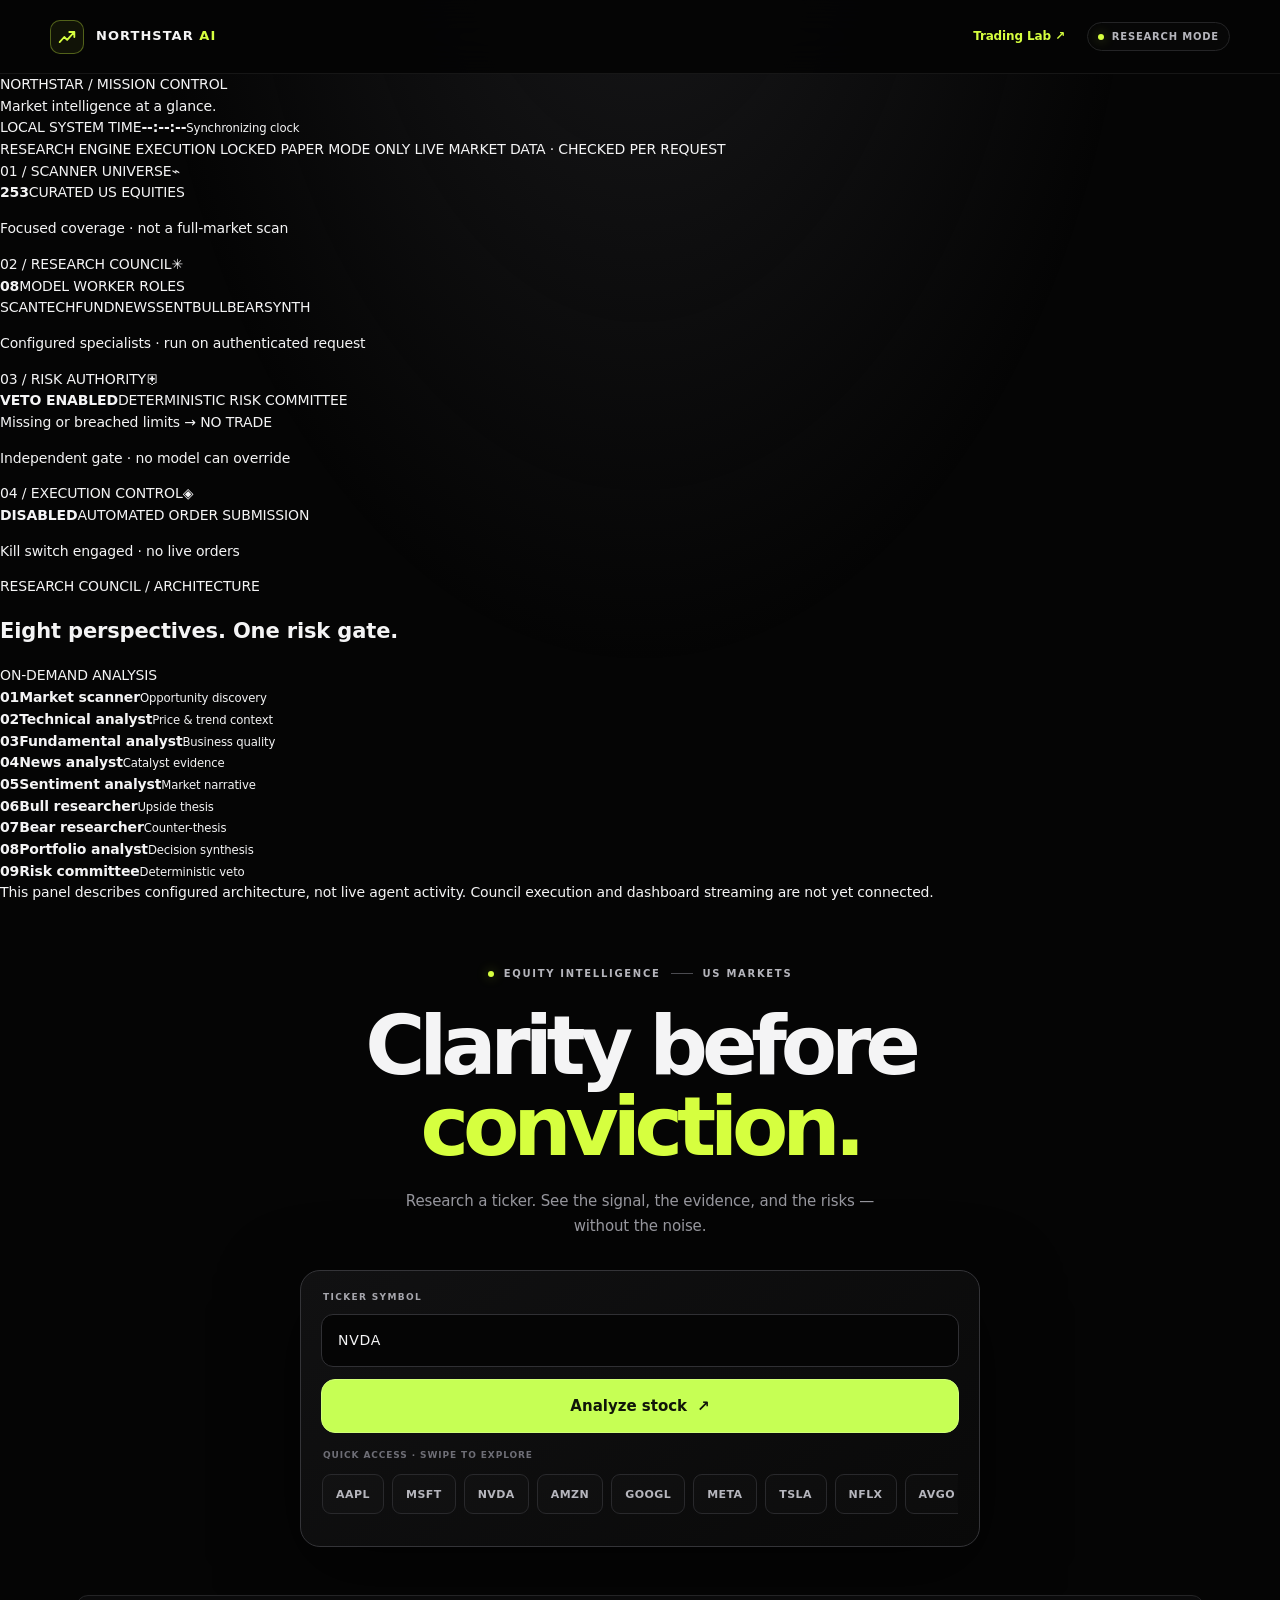
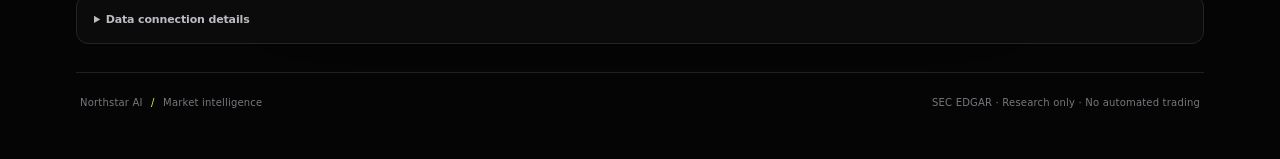
==== commit 9c7427f4: "Add futuristic Northstar command centre layout" ====
--- a/web/index.html
+++ b/web/index.html
@@ -7,12 +7,64 @@
   <meta name="description" content="Northstar AI provides transparent US stock research with SEC-sourced fundamentals, market data, earnings risk and explicit data-quality limits.">
   <title>Northstar AI — Stock Research</title>
   <link rel="stylesheet" href="./styles.css?v=signal-self-test1">
+  <link rel="stylesheet" href="./command-center.css?v=command-center1">
+
 </head>
 <body>
   <header class="topbar">
     <a class="brand" href="./"><span class="brand-mark" aria-hidden="true"><svg viewBox="0 0 24 24" fill="none"><path d="M4 17.5 9 12l3.2 3.2L20 6.5M14.5 6.5H20v5.5" stroke="currentColor" stroke-width="2" stroke-linecap="round" stroke-linejoin="round"/></svg></span><span class="brand-name">NORTHSTAR <span>AI</span></span></a>
     <div class="topbar-right"><a href="./trading-lab.html" class="nav-link" style="display:inline-flex!important;color:var(--accent);font-weight:750">Trading Lab ↗</a><a href="#ranking-disclosure" class="nav-link" id="market-scan-link">Market scan</a><span class="status"><i></i> RESEARCH MODE</span></div>
   </header>
+  <section class="northstar-command" aria-label="Northstar command centre">
+    <div class="command-topline">
+      <div><div class="command-eyebrow"><span class="command-pulse"></span> NORTHSTAR / MISSION CONTROL</div><div class="command-title">Market intelligence <span>at a glance.</span></div></div>
+      <div class="command-clock"><span>LOCAL SYSTEM TIME</span><strong id="northstar-clock">--:--:--</strong><small id="northstar-date">Synchronizing clock</small></div>
+    </div>
+    <div class="command-statusbar">
+      <span class="command-status"><i></i> RESEARCH ENGINE</span>
+      <span class="command-status locked"><i></i> EXECUTION LOCKED</span>
+      <span class="command-status"><i></i> PAPER MODE ONLY</span>
+      <span class="command-status muted-status">LIVE MARKET DATA · CHECKED PER REQUEST</span>
+    </div>
+    <div class="command-grid">
+      <article class="command-card universe-card">
+        <div class="command-card-head"><span>01 / SCANNER UNIVERSE</span><span class="command-icon">⌁</span></div>
+        <strong class="command-number">253</strong><span class="command-unit">CURATED US EQUITIES</span>
+        <div class="command-meter"><i style="width:100%"></i></div><p>Focused coverage · not a full-market scan</p>
+      </article>
+      <article class="command-card council-card">
+        <div class="command-card-head"><span>02 / RESEARCH COUNCIL</span><span class="command-icon">✳</span></div>
+        <strong class="command-number">08</strong><span class="command-unit">MODEL WORKER ROLES</span>
+        <div class="council-orbit" aria-label="Eight configured research roles"><span>SCAN</span><span>TECH</span><span>FUND</span><span>NEWS</span><span>SENT</span><span>BULL</span><span>BEAR</span><span>SYNTH</span></div>
+        <p>Configured specialists · run on authenticated request</p>
+      </article>
+      <article class="command-card risk-card">
+        <div class="command-card-head"><span>03 / RISK AUTHORITY</span><span class="command-icon">⛨</span></div>
+        <strong class="risk-word">VETO ENABLED</strong><span class="command-unit">DETERMINISTIC RISK COMMITTEE</span>
+        <div class="risk-rule"><i></i> Missing or breached limits → NO TRADE</div><p>Independent gate · no model can override</p>
+      </article>
+      <article class="command-card execution-card">
+        <div class="command-card-head"><span>04 / EXECUTION CONTROL</span><span class="command-icon">◈</span></div>
+        <strong class="lock-word">DISABLED</strong><span class="command-unit">AUTOMATED ORDER SUBMISSION</span>
+        <div class="lock-track"><span></span></div><p>Kill switch engaged · no live orders</p>
+      </article>
+    </div>
+    <div class="command-lower">
+      <div class="command-lower-heading"><div><span class="command-eyebrow">RESEARCH COUNCIL / ARCHITECTURE</span><h2>Eight perspectives. One risk gate.</h2></div><span class="architecture-tag">ON-DEMAND ANALYSIS</span></div>
+      <div class="agent-rail">
+        <div class="agent-node"><b>01</b><strong>Market scanner</strong><small>Opportunity discovery</small></div>
+        <div class="agent-node"><b>02</b><strong>Technical analyst</strong><small>Price & trend context</small></div>
+        <div class="agent-node"><b>03</b><strong>Fundamental analyst</strong><small>Business quality</small></div>
+        <div class="agent-node"><b>04</b><strong>News analyst</strong><small>Catalyst evidence</small></div>
+        <div class="agent-node"><b>05</b><strong>Sentiment analyst</strong><small>Market narrative</small></div>
+        <div class="agent-node debate-node"><b>06</b><strong>Bull researcher</strong><small>Upside thesis</small></div>
+        <div class="agent-node debate-node"><b>07</b><strong>Bear researcher</strong><small>Counter-thesis</small></div>
+        <div class="agent-node"><b>08</b><strong>Portfolio analyst</strong><small>Decision synthesis</small></div>
+        <div class="agent-node risk-node"><b>09</b><strong>Risk committee</strong><small>Deterministic veto</small></div>
+      </div>
+      <div class="command-footnote"><span class="footnote-led"></span> This panel describes configured architecture, not live agent activity. Council execution and dashboard streaming are not yet connected.</div>
+    </div>
+  </section>
   <main class="shell">
     <section class="hero">
       <div class="hero-kicker"><span class="live-dot"></span> EQUITY INTELLIGENCE <span class="kicker-divider"></span> US MARKETS</div>
@@ -148,6 +200,12 @@
       <div class="section-heading"><div><p class="eyebrow">HISTORICAL STRATEGY TEST · 5 YEARS</p><h2>Technical strategy reality check</h2></div><span id="strategy-backtest-status" class="count">Loads with analysis</span></div>
       <p id="strategy-backtest-warning" class="table-note">This experimental 50/200-day moving-average strategy is separate from the live recommendation rules. It cannot enable BUY signals.</p>
       <div id="strategy-backtest-metrics" class="metrics-grid"></div>
+      <div class="section-heading" style="margin-top:18px"><div><p class="eyebrow">TIME MACHINE · RESAMPLING</p><h3>Monte Carlo robustness diagnostic</h3></div><span id="strategy-monte-carlo-status" class="count">Requires 20+ completed trades</span></div>
+      <div id="strategy-monte-carlo" class="metrics-grid"><p class="empty">The Time Machine will resample completed historical trade sequences when the sample is large enough.</p></div>
+      <p id="strategy-monte-carlo-warning" class="table-note">Resampling frequencies are conditional on the observed historical sample. They are not probabilities of future profit or loss.</p>
+      <div class="section-heading" style="margin-top:18px"><div><p class="eyebrow">TIME MACHINE · HISTORICAL REPLAY</p><h3>Trade-by-trade session replay</h3></div><span id="strategy-replay-status" class="count">Loads with analysis</span></div>
+      <div id="strategy-replay-log" class="table-wrap"><p class="empty">Historical entries and exits will appear when the strategy test completes.</p></div>
+      <p class="table-note">Shows the most recent trade events from this experimental 50/200-day strategy. These are reconstructed from current-provider daily history—not a point-in-time replay of all historical news, filings, or scanner decisions.</p>
       <div id="strategy-backtest-details" class="table-note"></div><div id="strategy-walk-forward" class="table-note"></div>
     </section>
     </div></details>
@@ -180,7 +238,7 @@
             <section id="ranking" class="ranking-section suggestion-results-section">
             <div class="section-heading"><div><p class="eyebrow">DATA-DRIVEN STOCK SUGGESTIONS</p><h2>Top 10 research candidates</h2></div><span class="count">Provisional signals · not validated</span></div>
             <p class="table-note">The experimental watchlist score ranks research priorities only. Preliminary valuation-based watch zones may appear in the analysis panel when inputs pass quality checks, but they are provisional research signals only; full historical validation remains incomplete.</p>
-            <p class="table-note">The system screens a curated universe of 253 US stocks and displays up to ten ranked research candidates. Latest quote and valuation checks may provide a provisional model entry watch zone, fair-value reference, risk reference, and a 1–6 month review horizon. These are research references only, not guaranteed buy/exit instructions; the strategy has not passed walk-forward and untouched holdout validation. These are not guaranteed buy/exit instructions; the strategy has not passed walk-forward and untouched holdout validation.</p><div class="stock-suggestions-hero"><div class="suggestions-heading"><span class="eyebrow">YOUR MARKET SNAPSHOT</span><h2>Top 10 stocks to research</h2><p>Fast, precomputed shortlist from the latest 253-stock scan. Refreshes every three hours; open any stock for live checks.</p></div><div class="suggestions-actions"><button id="run-screen" type="button" class="primary-suggestions-button">Show latest top 10</button><button id="run-live-screen" type="button" class="secondary-button">Run live 253-stock scan</button></div><span id="screen-status" class="count">Loading latest snapshot when opened</span></div><div id="screen-results" class="screen-results"><p class="empty">Your latest shortlist will appear here. Select “Show latest top 10” to load the cached scan.</p></div><details class="diagnostics"><summary>Scoring method</summary><div class="diagnostic-content"><p>Revenue growth: 25 points. Net profit margin: 15 points. Approximate free-cash-flow margin: 20 points. One-year price return: 20 points. Maximum drawdown: 20 points. A candidate is excluded if any component is missing or ambiguous. Scores rank research priorities only; valuation, event risk, and walk-forward validation are not yet part of this score.</p></div></details>
+            <p class="table-note">The system screens a curated universe of 253 US stocks and displays up to ten ranked research candidates. Latest quote and valuation checks may provide a provisional model entry watch zone, fair-value reference, risk reference, and a 1–6 month review horizon. These are research references only, not guaranteed buy/exit instructions. The strategy has not passed walk-forward and untouched holdout validation.</p><div class="stock-suggestions-hero"><div class="suggestions-heading"><span class="eyebrow">YOUR MARKET SNAPSHOT</span><h2>Top 10 stocks to research</h2><p>Fast, precomputed shortlist from the latest 253-stock scan. Refreshes every three hours; open any stock for live checks.</p></div><div class="suggestions-actions"><button id="run-screen" type="button" class="primary-suggestions-button">Show latest top 10</button><button id="run-live-screen" type="button" class="secondary-button">Run live 253-stock scan</button></div><span id="screen-status" class="count">Loading latest snapshot when opened</span></div><div id="screen-results" class="screen-results"><p class="empty">Your latest shortlist will appear here. Select “Show latest top 10” to load the cached scan.</p></div><details class="diagnostics"><summary>Scoring method</summary><div class="diagnostic-content"><p>Revenue growth: 25 points. Net profit margin: 15 points. Approximate free-cash-flow margin: 20 points. One-year price return: 20 points. Maximum drawdown: 20 points. A candidate is excluded if any component is missing or ambiguous. Scores rank research priorities only; valuation, event risk, and walk-forward validation are not yet part of this score.</p></div></details>
           </section>
     </details>
     <details class="diagnostics">
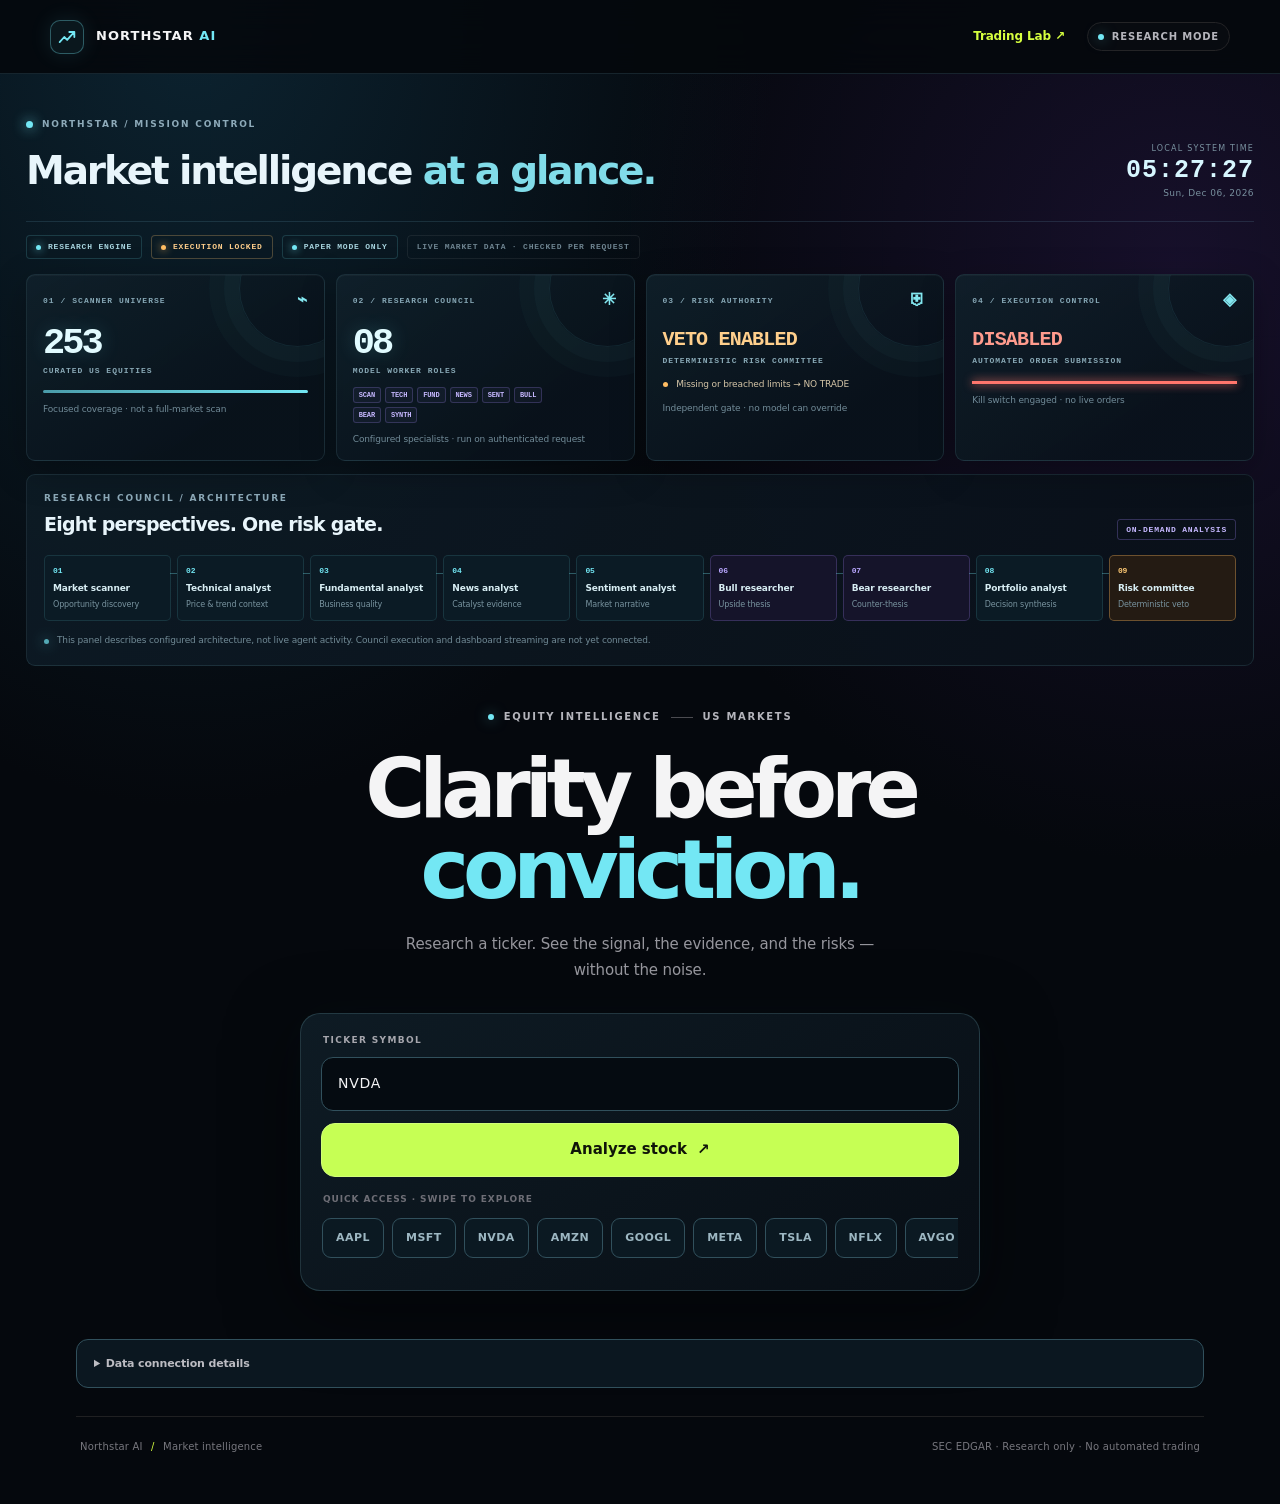
==== commit 5c96472f: "Wire command centre clock" ====
--- a/web/index.html
+++ b/web/index.html
@@ -286,6 +286,7 @@
       }
     });
   </script>
+  <script src="./command-center.js?v=commandcenter1" defer></script>
   <script src="./evidence-score.js?v=evidenceaudit1" defer></script>
   <script src="./news-catalyst.js?v=newscatalyst1" defer></script>
   <script src="./market-regime.js?v=regime1" defer></script>
--- a/web/command-center.css
+++ b/web/command-center.css
@@ -0,0 +1,53 @@
+:root{--nc-cyan:#73e7f4;--nc-blue:#6c8dff;--nc-violet:#a68bff;--nc-amber:#ffca75}
+body{background:radial-gradient(ellipse at 15% 0%,#0c2330 0,transparent 38%),radial-gradient(ellipse at 92% 18%,#17102b 0,transparent 34%),#05080d}
+body:before{z-index:0;opacity:.22;background-image:linear-gradient(#8bd9f20a 1px,transparent 1px),linear-gradient(90deg,#8bd9f20a 1px,transparent 1px);background-size:42px 42px;mask-image:linear-gradient(to bottom,#000,transparent 76%)}
+.topbar{background:#05080de8;border-bottom-color:#8ed9f322}
+.brand-mark{border-color:#73e7f455;background:#73e7f410;color:var(--nc-cyan);box-shadow:0 0 22px #73e7f41c}
+.brand-name span,.hero-accent,.eyebrow{color:var(--nc-cyan)}
+.status i,.source-dot,.live-dot{background:var(--nc-cyan);box-shadow:0 0 13px #73e7f488}
+.northstar-command{position:relative;z-index:1;max-width:1360px;margin:0 auto;padding:26px 26px 0;color:#e8f5fb}
+.command-topline{display:flex;align-items:flex-end;justify-content:space-between;gap:20px;padding:18px 0 20px;border-bottom:1px solid #8bd9f222}
+.command-eyebrow{font-size:9px;letter-spacing:.2em;font-weight:850;color:#8daab9;display:flex;align-items:center;gap:9px}
+.command-pulse,.footnote-led{width:7px;height:7px;border-radius:50%;background:#73e7f4;box-shadow:0 0 13px #73e7f4;display:inline-block}
+.command-title{font-size:clamp(23px,3.3vw,39px);font-weight:680;letter-spacing:-.055em;margin-top:9px}.command-title span{color:#81dce9}
+.command-clock{text-align:right;min-width:130px}.command-clock span,.command-clock small{display:block;color:#78909e;font-size:8px;letter-spacing:.15em}.command-clock strong{display:block;font:600 25px/1.3 ui-monospace,monospace;letter-spacing:.04em;color:#d7f7ff}.command-clock small{letter-spacing:.05em;font-size:9px}
+.command-statusbar{display:flex;align-items:center;gap:9px;flex-wrap:wrap;padding:13px 0 15px}
+.command-status{display:inline-flex;align-items:center;gap:7px;padding:6px 9px;border:1px solid #73e7f42b;border-radius:4px;background:#0c1b23a8;color:#a8d4df;font:750 8px/1.2 ui-monospace,monospace;letter-spacing:.1em}
+.command-status i{width:5px;height:5px;border-radius:50%;background:#73e7f4;box-shadow:0 0 8px #73e7f4}
+.command-status.locked{border-color:#ffca7544;color:#ffcf8c}.command-status.locked i{background:#ffbd63;box-shadow:0 0 8px #ffbd63}
+.command-status.muted-status{border-color:#ffffff12;color:#6e8490;background:transparent}
+.command-grid{display:grid;grid-template-columns:repeat(4,minmax(0,1fr));gap:11px}
+.command-card{position:relative;overflow:hidden;min-height:155px;padding:15px 16px 13px;border:1px solid #6da6b42b;border-radius:9px;background:linear-gradient(145deg,#10212bdf,#09121beF 72%);box-shadow:inset 0 1px #ffffff08,0 10px 35px #0004}
+.command-card:after{content:"";position:absolute;right:-32px;top:-45px;width:115px;height:115px;border:1px solid #73e7f417;border-radius:50%;box-shadow:0 0 0 15px #73e7f407,0 0 0 30px #73e7f405;pointer-events:none}
+.command-card-head{display:flex;justify-content:space-between;align-items:center;color:#86a7b5;font:750 8px/1.3 ui-monospace,monospace;letter-spacing:.13em}
+.command-icon{color:#83e7f0;font-size:17px}
+.command-number{display:inline-block;margin-top:14px;font:600 37px/.95 ui-monospace,monospace;letter-spacing:-.08em;color:#e1fbff;text-shadow:0 0 20px #73e7f433}
+.command-unit{display:block;margin-top:5px;color:#89a9b6;font:750 8px/1.3 ui-monospace,monospace;letter-spacing:.12em}
+.command-card p{margin:10px 0 0;color:#718b98;font-size:9px}
+.command-meter{height:3px;margin-top:13px;background:#213a46;border-radius:9px;overflow:hidden}.command-meter i{display:block;height:100%;background:linear-gradient(90deg,#4a9ba9,#73e7f4);box-shadow:0 0 10px #73e7f4}
+.council-orbit{display:flex;flex-wrap:wrap;gap:4px;margin-top:10px;max-width:220px}.council-orbit span{padding:3px 5px;border:1px solid #a68bff3a;border-radius:3px;color:#c6b8ff;background:#a68bff0c;font:700 7px ui-monospace,monospace}
+.risk-word,.lock-word{display:block;margin-top:17px;font:700 20px/1.1 ui-monospace,monospace;letter-spacing:-.04em;color:#ffcf8c}
+.risk-rule{margin-top:12px;color:#d5c5a7;font-size:9px}.risk-rule i{display:inline-block;width:5px;height:5px;border-radius:50%;background:#ffbd63;margin-right:6px}
+.lock-word{color:#ff9b8d}.lock-track{height:3px;background:#392326;margin-top:15px}.lock-track span{display:block;width:100%;height:100%;background:#ff766c;box-shadow:0 0 10px #ff766c}
+.command-lower{margin-top:13px;padding:17px;border:1px solid #6da6b42b;border-radius:9px;background:linear-gradient(120deg,#0d1b25eF,#0a1019f2)}
+.command-lower-heading{display:flex;justify-content:space-between;align-items:flex-end;gap:12px;margin-bottom:15px}.command-lower-heading h2{margin:5px 0 0;font-size:19px;letter-spacing:-.04em}
+.architecture-tag{padding:5px 8px;border:1px solid #a68bff44;color:#c6b8ff;border-radius:3px;font:750 8px ui-monospace,monospace;letter-spacing:.1em}
+.agent-rail{display:grid;grid-template-columns:repeat(9,minmax(0,1fr));gap:6px}
+.agent-node{position:relative;min-width:0;padding:10px 8px;border:1px solid #4c9aa533;border-radius:5px;background:#0b1b25}
+.agent-node:after{content:"";position:absolute;top:17px;right:-7px;width:7px;height:1px;background:#73e7f455}
+.agent-node:last-child:after{display:none}
+.agent-node b{display:block;color:#73e7f4;font:700 8px ui-monospace,monospace}.agent-node strong{display:block;margin-top:8px;font-size:9px;line-height:1.3;color:#d7edf3}.agent-node small{display:block;margin-top:5px;color:#78939f;font-size:8px;line-height:1.35}
+.agent-node.debate-node{border-color:#a68bff3a;background:#15142a}.agent-node.debate-node b{color:#b9a7ff}
+.agent-node.risk-node{border-color:#ffbd6355;background:#241b13}.agent-node.risk-node b{color:#ffca75}
+.command-footnote{display:flex;align-items:center;gap:8px;margin-top:13px;color:#718a96;font-size:9px}.footnote-led{width:5px;height:5px;opacity:.7}
+.shell{position:relative;z-index:1;padding-top:43px}
+.hero{max-width:860px}.search-panel{background:linear-gradient(145deg,#0e1b24,#080e15);border-color:#6da6b43d;box-shadow:0 20px 70px #0008,0 0 45px #73e7f408}
+.search-row input{background:#050b11;border-color:#31505c}.search-row input:focus{border-color:#73e7f4;box-shadow:0 0 0 3px #73e7f41c}
+.search-row button{background:linear-gradient(110deg,#79e9ef,#7cb6ff);color:#061018}.search-row button:hover{background:#a1f5f5}
+.quick-tickers-wrap .quick-tickers button{border-color:#31505c;background:#0b1922;color:#9db7c2}.quick-tickers-wrap .quick-tickers button:hover,.quick-tickers-wrap .quick-tickers button:focus-visible{border-color:#73e7f4;color:#9af3fb;background:#73e7f410}
+.news-section,.ranking-section,.table-section,.company-panel,.quote-panel{background:linear-gradient(145deg,#0e1b24,#080e15);border-color:#6da6b42b}
+.metric-card,.news-item,.screen-card,.diagnostics{background:#0b1720;border-color:#31505c}
+.secondary-button{background:#0e202b;border-color:#3b6574;color:#ccebf1}.secondary-button:hover{border-color:#73e7f4;background:#12303b}
+@media(max-width:900px){.command-grid{grid-template-columns:repeat(2,minmax(0,1fr))}.agent-rail{grid-template-columns:repeat(3,minmax(0,1fr))}.agent-node:after{display:none}}
+@media(max-width:560px){.northstar-command{padding:15px 14px 0}.command-topline{align-items:flex-start}.command-title{font-size:24px}.command-clock strong{font-size:19px}.command-grid{gap:7px}.command-card{padding:12px;min-height:145px}.command-number{font-size:31px}.command-lower{padding:13px}.agent-rail{grid-template-columns:repeat(2,minmax(0,1fr))}.command-status{font-size:7px}.command-lower-heading h2{font-size:16px}.architecture-tag{font-size:7px}}
+@media(prefers-reduced-motion:no-preference){.command-pulse{animation:nc-pulse 2.2s ease-in-out infinite}@keyframes nc-pulse{50%{opacity:.35;box-shadow:0 0 3px #73e7f4}}}
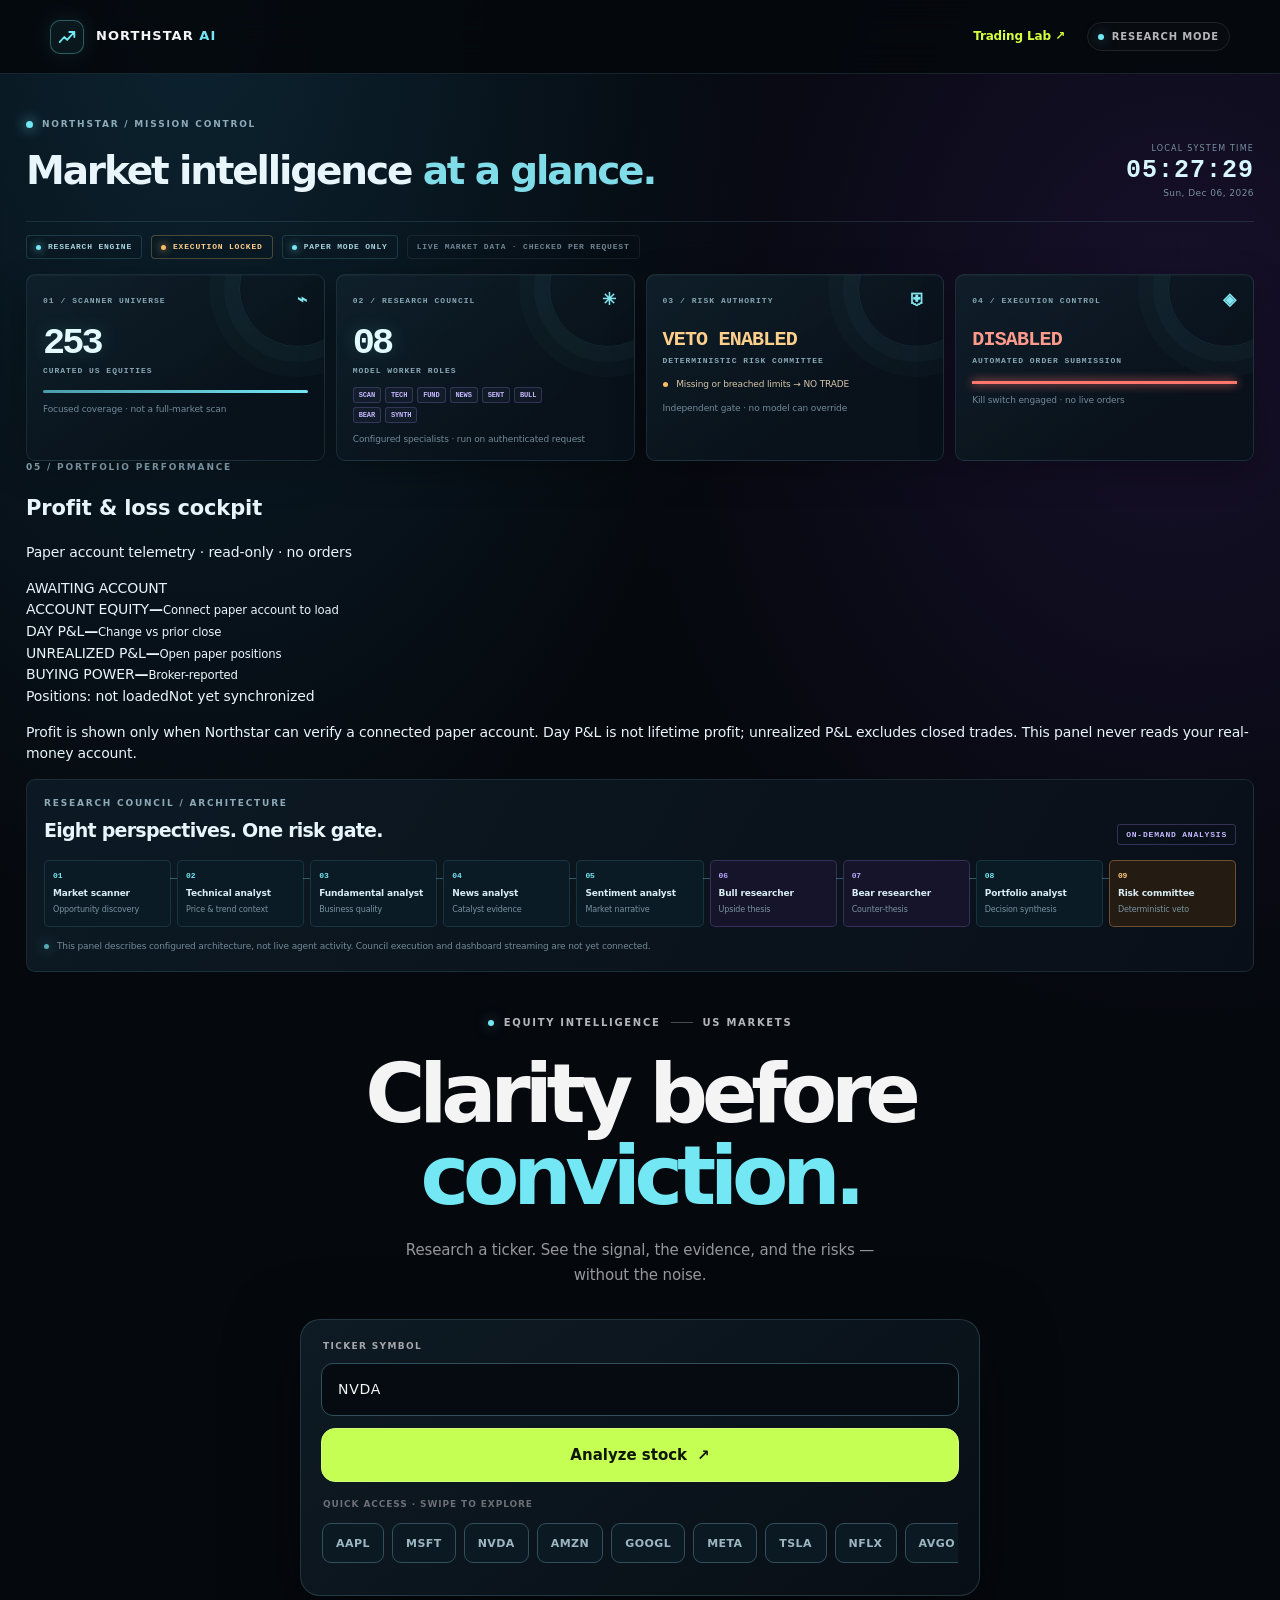
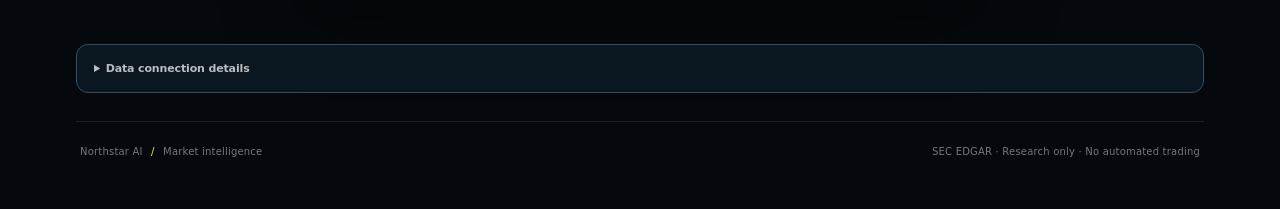
==== commit 8dbac603: "Add paper portfolio profit and loss cockpit" ====
--- a/web/index.html
+++ b/web/index.html
@@ -49,6 +49,17 @@
         <div class="lock-track"><span></span></div><p>Kill switch engaged · no live orders</p>
       </article>
     </div>
+    <section class="profit-deck" aria-label="Paper portfolio profit and loss">
+      <div class="profit-heading"><div><span class="command-eyebrow">05 / PORTFOLIO PERFORMANCE</span><h2>Profit &amp; loss cockpit</h2><p>Paper account telemetry · read-only · no orders</p></div><span id="profit-connection" class="profit-state">AWAITING ACCOUNT</span></div>
+      <div class="profit-grid">
+        <article class="profit-metric featured"><span>ACCOUNT EQUITY</span><strong id="profit-equity">—</strong><small id="profit-equity-note">Connect paper account to load</small></article>
+        <article class="profit-metric"><span>DAY P&amp;L</span><strong id="profit-day">—</strong><small>Change vs prior close</small></article>
+        <article class="profit-metric"><span>UNREALIZED P&amp;L</span><strong id="profit-unrealized">—</strong><small>Open paper positions</small></article>
+        <article class="profit-metric"><span>BUYING POWER</span><strong id="profit-buying-power">—</strong><small>Broker-reported</small></article>
+      </div>
+      <div class="profit-bottom"><span id="profit-position-count">Positions: not loaded</span><span id="profit-updated">Not yet synchronized</span></div>
+      <p class="profit-disclaimer">Profit is shown only when Northstar can verify a connected paper account. Day P&amp;L is not lifetime profit; unrealized P&amp;L excludes closed trades. This panel never reads your real-money account.</p>
+    </section>
     <div class="command-lower">
       <div class="command-lower-heading"><div><span class="command-eyebrow">RESEARCH COUNCIL / ARCHITECTURE</span><h2>Eight perspectives. One risk gate.</h2></div><span class="architecture-tag">ON-DEMAND ANALYSIS</span></div>
       <div class="agent-rail">
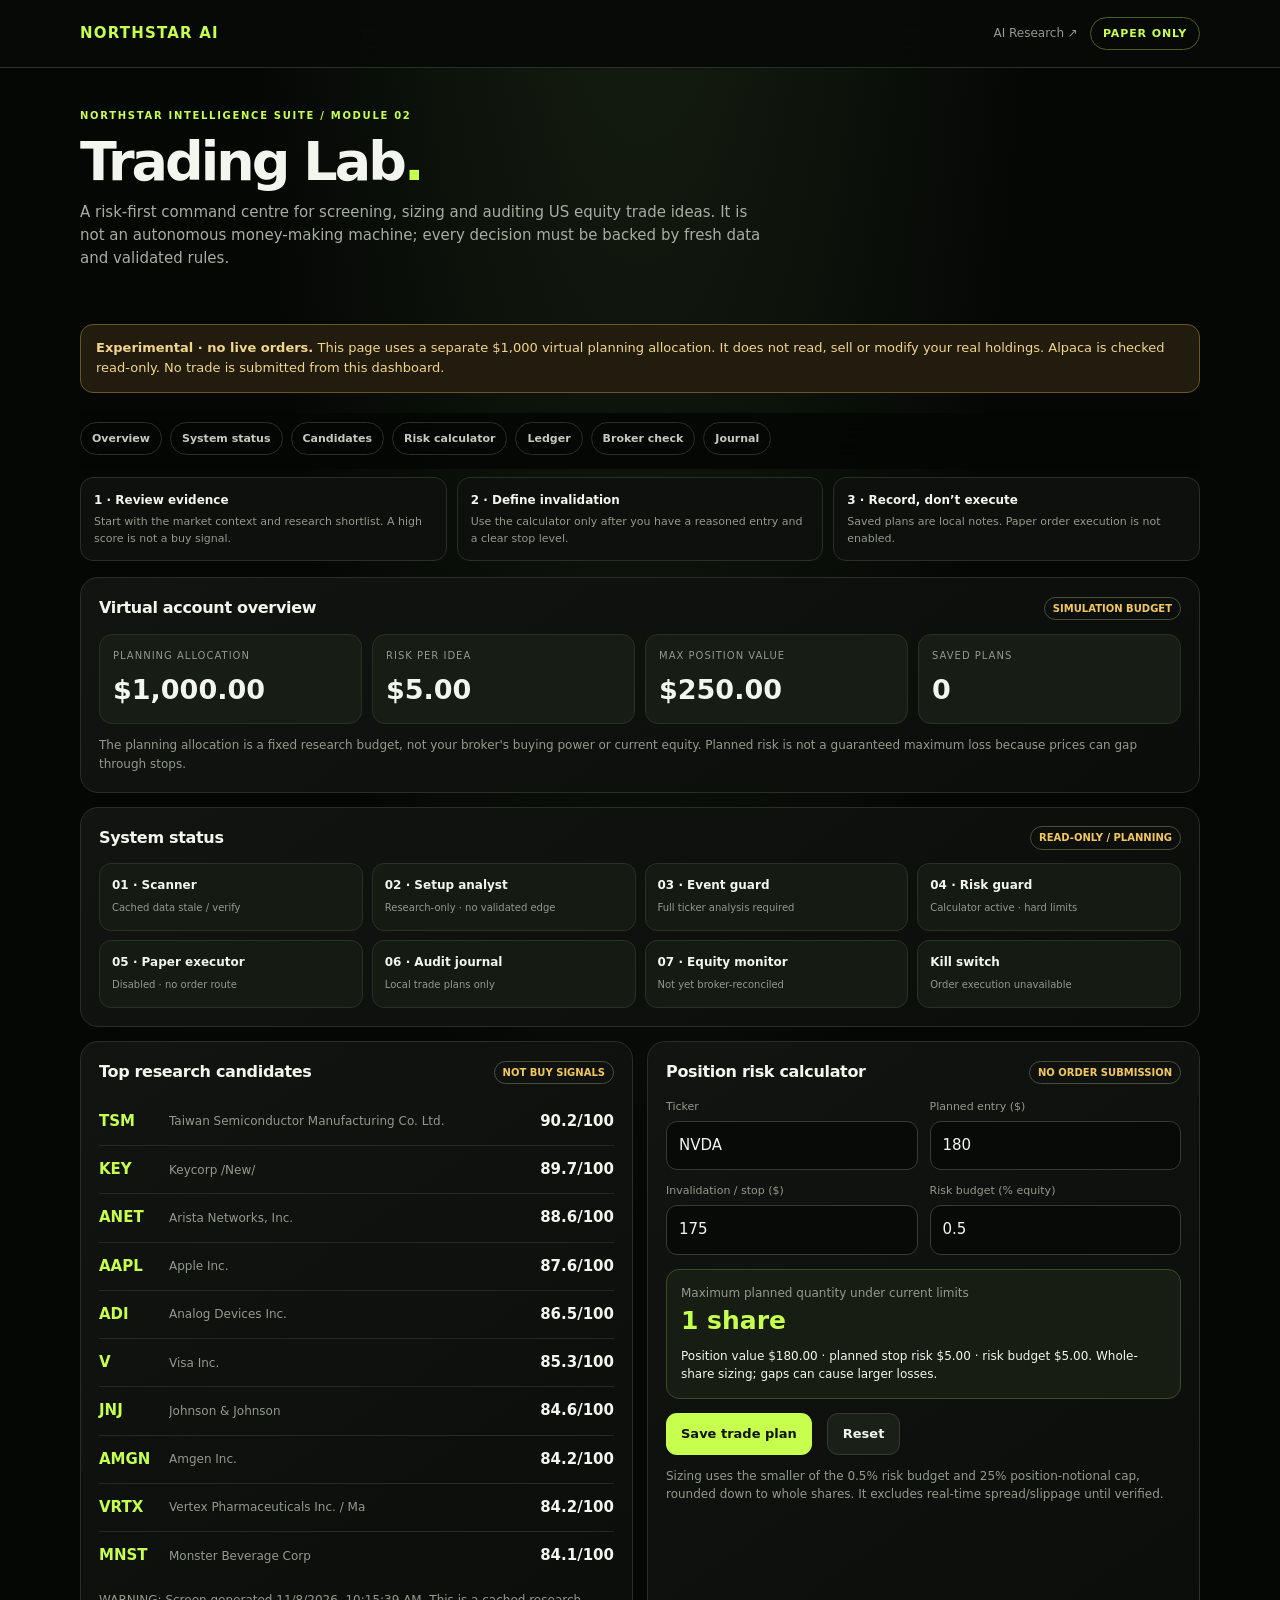
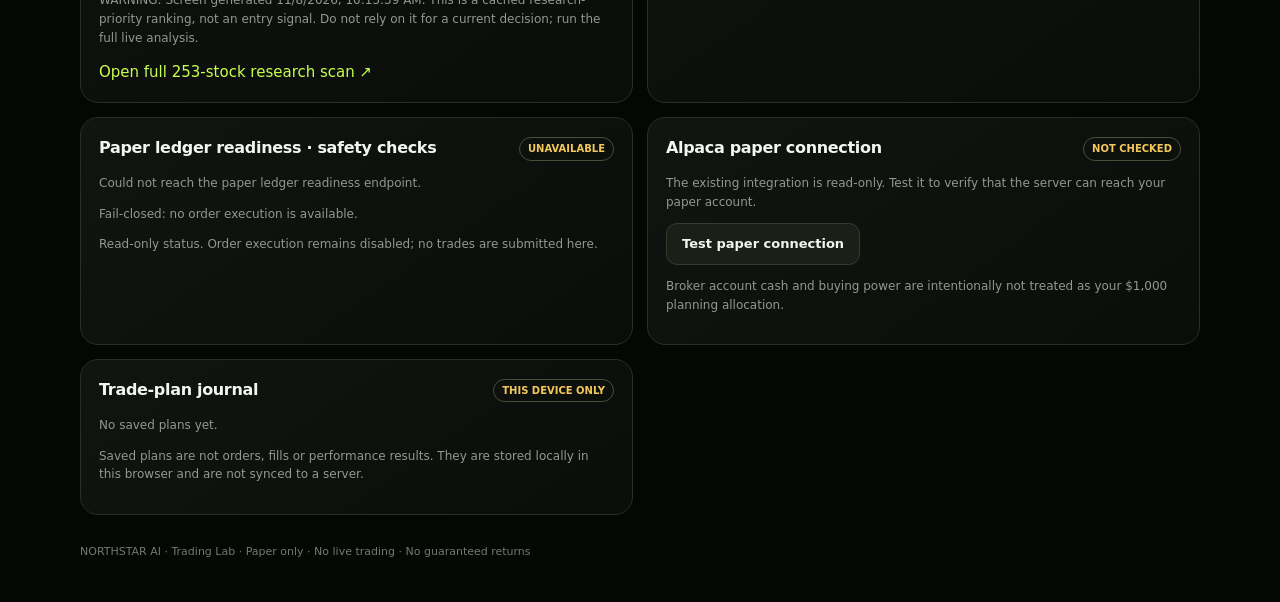
==== commit b0a070f1: "Set Trading Lab as the Northstar homepage" ====
--- a/web/index.html
+++ b/web/index.html
@@ -1,306 +1,12 @@
 <!doctype html>
 <html lang="en">
 <head>
-  <meta charset="utf-8">
-  <meta name="viewport" content="width=device-width, initial-scale=1">
-  <meta name="theme-color" content="#050505">
-  <meta name="description" content="Northstar AI provides transparent US stock research with SEC-sourced fundamentals, market data, earnings risk and explicit data-quality limits.">
-  <title>Northstar AI — Stock Research</title>
-  <link rel="stylesheet" href="./styles.css?v=signal-self-test1">
-  <link rel="stylesheet" href="./command-center.css?v=command-center1">
-
+<meta charset="utf-8">
+<meta name="viewport" content="width=device-width, initial-scale=1">
+<meta http-equiv="refresh" content="0; url=./trading-lab.html">
+<link rel="canonical" href="./trading-lab.html">
+<title>Northstar AI — Trading Lab</title>
+<script>location.replace("./trading-lab.html");</script>
 </head>
-<body>
-  <header class="topbar">
-    <a class="brand" href="./"><span class="brand-mark" aria-hidden="true"><svg viewBox="0 0 24 24" fill="none"><path d="M4 17.5 9 12l3.2 3.2L20 6.5M14.5 6.5H20v5.5" stroke="currentColor" stroke-width="2" stroke-linecap="round" stroke-linejoin="round"/></svg></span><span class="brand-name">NORTHSTAR <span>AI</span></span></a>
-    <div class="topbar-right"><a href="./trading-lab.html" class="nav-link" style="display:inline-flex!important;color:var(--accent);font-weight:750">Trading Lab ↗</a><a href="#ranking-disclosure" class="nav-link" id="market-scan-link">Market scan</a><span class="status"><i></i> RESEARCH MODE</span></div>
-  </header>
-  <section class="northstar-command" aria-label="Northstar command centre">
-    <div class="command-topline">
-      <div><div class="command-eyebrow"><span class="command-pulse"></span> NORTHSTAR / MISSION CONTROL</div><div class="command-title">Market intelligence <span>at a glance.</span></div></div>
-      <div class="command-clock"><span>LOCAL SYSTEM TIME</span><strong id="northstar-clock">--:--:--</strong><small id="northstar-date">Synchronizing clock</small></div>
-    </div>
-    <div class="command-statusbar">
-      <span class="command-status"><i></i> RESEARCH ENGINE</span>
-      <span class="command-status locked"><i></i> EXECUTION LOCKED</span>
-      <span class="command-status"><i></i> PAPER MODE ONLY</span>
-      <span class="command-status muted-status">LIVE MARKET DATA · CHECKED PER REQUEST</span>
-    </div>
-    <div class="command-grid">
-      <article class="command-card universe-card">
-        <div class="command-card-head"><span>01 / SCANNER UNIVERSE</span><span class="command-icon">⌁</span></div>
-        <strong class="command-number">253</strong><span class="command-unit">CURATED US EQUITIES</span>
-        <div class="command-meter"><i style="width:100%"></i></div><p>Focused coverage · not a full-market scan</p>
-      </article>
-      <article class="command-card council-card">
-        <div class="command-card-head"><span>02 / RESEARCH COUNCIL</span><span class="command-icon">✳</span></div>
-        <strong class="command-number">08</strong><span class="command-unit">MODEL WORKER ROLES</span>
-        <div class="council-orbit" aria-label="Eight configured research roles"><span>SCAN</span><span>TECH</span><span>FUND</span><span>NEWS</span><span>SENT</span><span>BULL</span><span>BEAR</span><span>SYNTH</span></div>
-        <p>Configured specialists · run on authenticated request</p>
-      </article>
-      <article class="command-card risk-card">
-        <div class="command-card-head"><span>03 / RISK AUTHORITY</span><span class="command-icon">⛨</span></div>
-        <strong class="risk-word">VETO ENABLED</strong><span class="command-unit">DETERMINISTIC RISK COMMITTEE</span>
-        <div class="risk-rule"><i></i> Missing or breached limits → NO TRADE</div><p>Independent gate · no model can override</p>
-      </article>
-      <article class="command-card execution-card">
-        <div class="command-card-head"><span>04 / EXECUTION CONTROL</span><span class="command-icon">◈</span></div>
-        <strong class="lock-word">DISABLED</strong><span class="command-unit">AUTOMATED ORDER SUBMISSION</span>
-        <div class="lock-track"><span></span></div><p>Kill switch engaged · no live orders</p>
-      </article>
-    </div>
-    <section class="profit-deck" aria-label="Paper portfolio profit and loss">
-      <div class="profit-heading"><div><span class="command-eyebrow">05 / PORTFOLIO PERFORMANCE</span><h2>Profit &amp; loss cockpit</h2><p>Paper account telemetry · read-only · no orders</p></div><span id="profit-connection" class="profit-state">AWAITING ACCOUNT</span></div>
-      <div class="profit-grid">
-        <article class="profit-metric featured"><span>ACCOUNT EQUITY</span><strong id="profit-equity">—</strong><small id="profit-equity-note">Connect paper account to load</small></article>
-        <article class="profit-metric"><span>DAY P&amp;L</span><strong id="profit-day">—</strong><small>Change vs prior close</small></article>
-        <article class="profit-metric"><span>UNREALIZED P&amp;L</span><strong id="profit-unrealized">—</strong><small>Open paper positions</small></article>
-        <article class="profit-metric"><span>BUYING POWER</span><strong id="profit-buying-power">—</strong><small>Broker-reported</small></article>
-      </div>
-      <div class="profit-bottom"><span id="profit-position-count">Positions: not loaded</span><span id="profit-updated">Not yet synchronized</span></div>
-      <p class="profit-disclaimer">Profit is shown only when Northstar can verify a connected paper account. Day P&amp;L is not lifetime profit; unrealized P&amp;L excludes closed trades. This panel never reads your real-money account.</p>
-    </section>
-    <div class="command-lower">
-      <div class="command-lower-heading"><div><span class="command-eyebrow">RESEARCH COUNCIL / ARCHITECTURE</span><h2>Eight perspectives. One risk gate.</h2></div><span class="architecture-tag">ON-DEMAND ANALYSIS</span></div>
-      <div class="agent-rail">
-        <div class="agent-node"><b>01</b><strong>Market scanner</strong><small>Opportunity discovery</small></div>
-        <div class="agent-node"><b>02</b><strong>Technical analyst</strong><small>Price & trend context</small></div>
-        <div class="agent-node"><b>03</b><strong>Fundamental analyst</strong><small>Business quality</small></div>
-        <div class="agent-node"><b>04</b><strong>News analyst</strong><small>Catalyst evidence</small></div>
-        <div class="agent-node"><b>05</b><strong>Sentiment analyst</strong><small>Market narrative</small></div>
-        <div class="agent-node debate-node"><b>06</b><strong>Bull researcher</strong><small>Upside thesis</small></div>
-        <div class="agent-node debate-node"><b>07</b><strong>Bear researcher</strong><small>Counter-thesis</small></div>
-        <div class="agent-node"><b>08</b><strong>Portfolio analyst</strong><small>Decision synthesis</small></div>
-        <div class="agent-node risk-node"><b>09</b><strong>Risk committee</strong><small>Deterministic veto</small></div>
-      </div>
-      <div class="command-footnote"><span class="footnote-led"></span> This panel describes configured architecture, not live agent activity. Council execution and dashboard streaming are not yet connected.</div>
-    </div>
-  </section>
-  <main class="shell">
-    <section class="hero">
-      <div class="hero-kicker"><span class="live-dot"></span> EQUITY INTELLIGENCE <span class="kicker-divider"></span> US MARKETS</div>
-      <h1>Clarity before<br><span class="hero-accent">conviction.</span></h1>
-      <p class="intro">Research a ticker. See the signal, the evidence, and the risks — without the noise.</p>
-      <form id="analyze-form" class="search-panel">
-        <label for="ticker">TICKER SYMBOL</label>
-        <div class="search-row"><input id="ticker" name="ticker" maxlength="12" value="NVDA" placeholder="e.g. NVDA" autocomplete="off" required></div>
-        <button id="analyze-button" class="analyze-button" type="submit">Analyze stock <span aria-hidden="true">↗</span></button>
-        <div class="quick-tickers-wrap">
-          <div class="quick-tickers-label">QUICK ACCESS · SWIPE TO EXPLORE</div>
-          <div class="quick-tickers" aria-label="Popular stocks; swipe horizontally to browse"><button type="button" data-ticker="AAPL">AAPL</button>
-          <button type="button" data-ticker="MSFT">MSFT</button>
-          <button type="button" data-ticker="NVDA">NVDA</button>
-          <button type="button" data-ticker="AMZN">AMZN</button>
-          <button type="button" data-ticker="GOOGL">GOOGL</button>
-          <button type="button" data-ticker="META">META</button>
-          <button type="button" data-ticker="TSLA">TSLA</button>
-          <button type="button" data-ticker="NFLX">NFLX</button>
-          <button type="button" data-ticker="AVGO">AVGO</button>
-          <button type="button" data-ticker="ORCL">ORCL</button>
-          <button type="button" data-ticker="AMD">AMD</button>
-          <button type="button" data-ticker="INTC">INTC</button>
-          <button type="button" data-ticker="CRM">CRM</button>
-          <button type="button" data-ticker="PLTR">PLTR</button>
-          <button type="button" data-ticker="JPM">JPM</button>
-          <button type="button" data-ticker="V">V</button>
-          <button type="button" data-ticker="MA">MA</button>
-          <button type="button" data-ticker="COST">COST</button>
-          <button type="button" data-ticker="WMT">WMT</button>
-          <button type="button" data-ticker="DIS">DIS</button>
-          <button type="button" data-ticker="QCOM">QCOM</button>
-          <button type="button" data-ticker="MU">MU</button>
-          <button type="button" data-ticker="MRVL">MRVL</button>
-          <button type="button" data-ticker="NVTS">NVTS</button></div>
-        </div>
-        <div id="activity-progress" class="activity-progress hidden" role="status" aria-live="polite">
-          <div class="activity-top"><span class="activity-spinner" aria-hidden="true"></span><div class="activity-copy"><strong id="activity-title">Analyzing stock</strong><span id="activity-stage">Preparing reliable data sources…</span></div><span id="activity-elapsed" class="activity-elapsed">0s</span></div>
-          <div class="activity-track"><span id="activity-bar"></span></div>
-          <ol id="activity-steps" class="activity-steps"></ol>
-          <p class="activity-note">Elapsed time is shown honestly; progress steps update as checks finish.</p>
-        </div>
-      </form>
-      <div class="stock-suggestions-cta">
-        <button id="suggest-stocks-button" type="button" class="suggest-stocks-button"><span class="suggest-icon" aria-hidden="true">✦</span><span><strong>Suggest me stocks</strong><small>Find up to 10 data-screened research candidates</small></span><span class="suggest-arrow" aria-hidden="true">↗</span></button>
-      </div>
-    </section>
-
-    <section id="market-regime-panel" class="news-section hidden" aria-live="polite" style="margin:22px 0;padding:18px;border:1px solid #30352a;border-radius:16px;background:#0c0f0a"><div class="section-heading"><div><p class="eyebrow">MARKET REGIME INTELLIGENCE</p><h2 id="market-regime-state">Market regime: UNKNOWN</h2></div><span id="market-regime-date" class="count">Not checked</span></div><p id="market-regime-summary" class="table-note">SPY and QQQ market conditions will be checked during stock analysis.</p><div id="market-regime-reasons" class="table-note"></div><p class="table-note">Context and risk gate only—not a stock signal, forecast, or trade authorization. UNKNOWN blocks new entries in this module.</p></section>
-    <div id="stock-results" class="stock-results hidden" aria-label="Analysis results for the selected stock">
-    <section id="message" class="message" role="status" aria-live="polite">Enter a ticker and tap Analyze.</section>
-    <section id="beginner-overview" class="beginner-overview hidden" aria-live="polite">
-      <div class="answer-card">
-        <div class="answer-topline"><span class="eyebrow">NORTHSTAR'S PLAIN-ENGLISH ANSWER</span><span id="beginner-confidence" class="confidence-badge confidence-low">Confidence: Low</span></div>
-        <h2 id="beginner-company-name">Company analysis</h2>
-        <div class="company-purpose"><p class="company-purpose-label">WHAT DOES THIS COMPANY DO?</p><p id="beginner-company-description" class="answer-description">“A plain-English description of the company’s products and services will appear here.”</p></div>
-        <div class="answer-price-row"><strong id="beginner-price">Price unavailable</strong><span id="beginner-market-state" class="market-state">Market status unknown</span></div>
-        <div id="beginner-verdict" class="beginner-verdict verdict-unknown"><span id="beginner-verdict-dot" class="meaning-dot unknown"></span><div><strong id="beginner-verdict-title">Not enough reliable data</strong><p id="beginner-verdict-reason">Analyze a stock to see the reason.</p></div></div>
-      </div>
-      <div class="beginner-scorecards">
-        <article class="beginner-score"><p class="eyebrow">BUSINESS HEALTH</p><strong id="score-business">Unknown</strong><p id="score-business-detail">Financial checks not available.</p></article>
-        <article class="beginner-score"><p class="eyebrow">RISK</p><strong id="score-risk">Unknown</strong><p id="score-risk-detail">Risk review not complete.</p></article>
-      </div>
-      <div class="beginner-lists">
-        <section class="beginner-subpanel"><div class="beginner-subhead"><h3>Top risks to know</h3></div><div id="beginner-risks" class="beginner-list"><p class="muted">Risks will appear after analysis.</p></div></section>
-        <section class="beginner-subpanel"><div class="beginner-subhead"><h3>Latest headlines</h3></div><div id="beginner-headlines" class="beginner-list"><p class="muted">Headlines will appear after analysis.</p></div></section>
-      </div>
-      <section id="ai-research-panel" class="beginner-subpanel hidden" aria-live="polite"><div class="beginner-subhead"><h3>AI-assisted research</h3><span id="ai-research-status" class="count">Supplemental sources</span></div><p id="ai-research-intro" class="muted">Northstar can supplement native analysis with source-linked research when data gaps are detected.</p><div id="ai-research-findings" class="beginner-list"></div></section>
-    </section>
-    <div class="full-details-content">
-    <section id="company-panel" class="company-panel hidden">
-      <div><p class="eyebrow">COMPANY</p><h2 id="company-name">—</h2><p id="company-meta" class="muted">—</p></div>
-      <div class="source-pill"><span class="source-dot"></span> SEC EDGAR</div>
-    </section>
-    <section id="earnings-panel" class="news-section hidden" aria-live="polite">
-      <div class="section-heading"><div><p class="eyebrow">EARNINGS & EVENT RISK</p><h2>Next earnings check</h2></div><span id="earnings-status" class="count">Not checked</span></div>
-      <div id="earnings-content"><p class="empty">Analyze a stock to check the public earnings calendar.</p></div>
-    </section>
-    <details id="earnings-reconciliation-details" class="developer-panel"><summary><span><strong>Detailed earnings reconciliation</strong><small>Reported results and third-party estimates, when available</small></span><span class="disclosure-chevron" aria-hidden="true">+</span></summary><div class="developer-panel-content">
-    <section id="earnings-results-panel" class="news-section hidden" aria-live="polite">
-      <div class="section-heading"><div><p class="eyebrow">RESULTS VS EXPECTATIONS</p><h2>Latest reported quarter</h2></div><span id="earnings-results-status" class="count">Not checked</span></div>
-      <div id="earnings-results-content"><p class="empty">Analyze a stock to compare SEC-reported results with available consensus estimates.</p></div>
-    </section>
-    </div></details>
-    <section id="recommendation-panel" class="news-section hidden" aria-live="polite">
-      <div class="section-heading"><div><p class="eyebrow">NORTHSTAR STOCK ADVISOR</p><h2>Stock Advisor</h2></div><span id="decision-status" class="count">Waiting for evidence</span></div>
-      <div id="decision-hero" class="decision-hero state-unknown" aria-live="polite">
-        <div id="decision-symbol" class="decision-symbol" aria-hidden="true">?</div>
-        <div class="decision-hero-copy">
-          <p id="decision-plain-label" class="eyebrow">YOUR NEXT STEP</p>
-          <h3 id="decision-title">Analyze a stock to get a decision</h3>
-          <p id="decision-plain-summary" class="decision-plain-summary">Northstar will explain whether the evidence supports waiting, avoiding the stock, or further review.</p>
-          <p id="decision-action" class="decision-action">No action until the analysis finishes.</p>
-        </div>
-      </div>
-      <div class="signal-self-test-control">
-        <button id="signal-self-test-button" type="button" class="secondary-button" aria-expanded="false">Preview BUY / WAIT / SELL indicators</button>
-        <p class="muted">Display-only self-test. Preview states are simulated and do not change this stock's analysis.</p>
-      </div>
-      <section id="signal-self-test-panel" class="signal-self-test-panel hidden" aria-live="polite" aria-label="Signal indicator display test">
-        <p class="eyebrow">INDICATOR DISPLAY TEST · SIMULATED</p>
-        <div class="signal-self-test-grid">
-          <article class="signal-self-test-card state-buy"><strong>BUY</strong><span>Validated setup preview</span></article>
-          <article class="signal-self-test-card state-wait"><strong>WAIT</strong><span>More evidence needed preview</span></article>
-          <article class="signal-self-test-card state-sell"><strong>SELL REVIEW</strong><span>Risk review preview</span></article>
-        </div>
-        <p class="muted">This confirms the status styles can render. It does not validate a live stock signal or prove the strategy has an edge.</p>
-      </section>
-      <div class="decision-bottom-line"><p class="eyebrow">WHY THIS DECISION?</p><p id="decision-bottom-line">Analyze a ticker to get a plain-language assessment.</p><p class="eyebrow">WHAT TO DO NEXT</p><p id="decision-next-step">Required checks will appear here.</p></div>
-      <details id="developer-diagnostics-details" class="developer-panel"><summary><span><strong>Developer diagnostics</strong><small>Technical checks, raw risk rules and provisional valuation calculations</small></span><span class="disclosure-chevron" aria-hidden="true">+</span></summary><div class="developer-panel-content">
-      <p id="decision-explanation" class="table-note">Analyze a ticker to receive a data-quality and risk assessment.</p>
-      <p class="table-note">Technical error detail (developer only): <span id="developer-error">No error reported.</span></p>
-      <div class="holding-review">
-        <div><p class="eyebrow">IF YOU ALREADY OWN THIS STOCK</p><h3>Position review</h3><p class="table-note">Enter your position to get a rule-based HOLD / SELL REVIEW. This does not place an order.</p></div>
-        <div class="holding-fields">
-          <label for="holding-shares">Shares owned</label><input id="holding-shares" type="number" min="0" step="any" placeholder="e.g. 5">
-          <label for="holding-cost">Average cost per share (USD)</label><input id="holding-cost" type="number" min="0" step="any" placeholder="e.g. 120">
-          <button id="review-holding" type="button" class="secondary-button">Review my position</button>
-        </div>
-        <div id="holding-result" class="holding-result" role="status">Analyze a stock and enter your position to review it.</div>
-      </div>
-      <div id="decision-metrics" class="metrics-grid"></div>
-      <div class="meaning-legend" aria-label="Indicator legend"><span><i class="meaning-dot good"></i> Positive</span><span><i class="meaning-dot bad"></i> Negative / risk</span><span><i class="meaning-dot caution"></i> Needs attention</span><span><i class="meaning-dot unknown"></i> Not enough data</span></div>
-      <div id="decision-checks" class="decision-checks"></div>
-      <p id="decision-caveat" class="table-note">Any preliminary valuation is assumption-driven and is not a validated forecast or instruction to trade.</p>
-      </div></details>
-      <div class="ranking-actions"><button id="save-research-snapshot" type="button" class="secondary-button">Save research snapshot</button><button id="export-research-csv" type="button" class="secondary-button">Export snapshots CSV</button><span id="research-log-status" class="count">0 saved snapshot(s)</span></div>
-      <div id="research-log-list" class="news-list"><p class="empty">Saved snapshots stay in this browser on this device. They are not synced to a server.</p></div>
-    </section>
-    <details id="technical-validation-details" class="developer-panel"><summary><span><strong>Technical validation details</strong><small>Price-history diagnostics and experimental strategy tests</small></span><span class="disclosure-chevron" aria-hidden="true">+</span></summary><div class="developer-panel-content">
-    <section id="history-panel" class="news-section hidden"><div class="section-heading"><div><p class="eyebrow">PRICE HISTORY · 1 YEAR</p><h2>Historical performance and risk</h2></div><span id="history-status" class="count">Loads with analysis</span></div><div id="history-metrics" class="metrics-grid"></div><div id="history-chart-wrap" class="history-chart-wrap"><p class="empty">Analyze a ticker to load historical prices.</p></div><div class="history-labels"><span id="history-start-label">Start</span><span id="history-end-label">End</span></div><p id="history-meta" class="table-note">Daily price history is requested when you analyze a company.</p><p id="history-warning" class="table-note">Historical performance is not a forecast.</p></section>
-    <section id="strategy-backtest-panel" class="news-section hidden" aria-live="polite">
-      <div class="section-heading"><div><p class="eyebrow">HISTORICAL STRATEGY TEST · 5 YEARS</p><h2>Technical strategy reality check</h2></div><span id="strategy-backtest-status" class="count">Loads with analysis</span></div>
-      <p id="strategy-backtest-warning" class="table-note">This experimental 50/200-day moving-average strategy is separate from the live recommendation rules. It cannot enable BUY signals.</p>
-      <div id="strategy-backtest-metrics" class="metrics-grid"></div>
-      <div class="section-heading" style="margin-top:18px"><div><p class="eyebrow">TIME MACHINE · RESAMPLING</p><h3>Monte Carlo robustness diagnostic</h3></div><span id="strategy-monte-carlo-status" class="count">Requires 20+ completed trades</span></div>
-      <div id="strategy-monte-carlo" class="metrics-grid"><p class="empty">The Time Machine will resample completed historical trade sequences when the sample is large enough.</p></div>
-      <p id="strategy-monte-carlo-warning" class="table-note">Resampling frequencies are conditional on the observed historical sample. They are not probabilities of future profit or loss.</p>
-      <div class="section-heading" style="margin-top:18px"><div><p class="eyebrow">TIME MACHINE · HISTORICAL REPLAY</p><h3>Trade-by-trade session replay</h3></div><span id="strategy-replay-status" class="count">Loads with analysis</span></div>
-      <div id="strategy-replay-log" class="table-wrap"><p class="empty">Historical entries and exits will appear when the strategy test completes.</p></div>
-      <p class="table-note">Shows the most recent trade events from this experimental 50/200-day strategy. These are reconstructed from current-provider daily history—not a point-in-time replay of all historical news, filings, or scanner decisions.</p>
-      <div id="strategy-backtest-details" class="table-note"></div><div id="strategy-walk-forward" class="table-note"></div>
-    </section>
-    </div></details>
-    <section id="annual-trends-panel" class="news-section"><div class="section-heading"><div><p class="eyebrow">FUNDAMENTAL SNAPSHOT</p><h2>Annual financial trends</h2></div><span id="fundamental-status" class="count">Loads with analysis</span></div><p class="table-note">Calculated only from unambiguous annual 10-K observations. Free cash flow is an approximation: operating cash flow minus absolute capital expenditures. Not a recommendation.</p><div id="fundamental-snapshot" class="metrics-grid"><p class="empty">Analyze a company to calculate annual trends.</p></div></section>
-    <section id="fmp-fundamentals-panel" class="news-section"><div class="section-heading"><div><p class="eyebrow">INDEPENDENT DATA CROSS-CHECK</p><h2>Financial Modeling Prep fundamentals</h2></div><span id="fmp-fundamentals-status" class="count">Loads with analysis</span></div><p class="table-note">Secondary-source annual statements, financial ratios, valuation multiples and analyst estimates. Figures remain separate from SEC-reported data; period, currency and restatement differences must be reconciled. Analyst estimates are forecasts, not facts.</p><div id="fmp-fundamentals" class="metrics-grid"><p class="empty">Analyze a company to load the FMP cross-check.</p></div></section>
-    <section id="quarterly-trends-panel" class="news-section" aria-labelledby="quarterly-heading">
-      <div class="section-heading"><div><p class="eyebrow">LATEST REPORTED QUARTER</p><h2 id="quarterly-heading">Quarterly performance snapshot</h2></div><span id="quarterly-status" class="count">Loads with analysis</span></div>
-      <p class="table-note">Uses quarterly-period facts disclosed in SEC filings, compares with the closest same-period prior-year figure where available, and shows the filing date. This is not an analyst-consensus beat/miss calculation.</p>
-      <div id="quarterly-snapshot" class="metrics-grid"><p class="empty">Analyze a ticker to compare the latest reported quarter with the prior year.</p></div>
-    </section>
-    <section id="all-metrics-panel" class="news-section metrics-disclosure"><div class="section-heading"><div><p class="eyebrow">SEC REPORTED DATA</p><h2>All reported financial metrics</h2></div></div><p class="table-note">Raw reported figures with filing periods.</p><section id="metrics-grid" class="metrics-grid" aria-label="Latest reported financial metrics"></section></section>
-    <details class="news-section disclosure-section" id="filings-disclosure">
-      <summary class="section-heading disclosure-summary"><div><p class="eyebrow">PRIMARY SOURCE</p><h2>Official SEC filings</h2></div><span id="filings-status" class="count">Loads with analysis</span></summary>
-      <div class="disclosure-content">
-        <p class="table-note">Company filings are primary-source disclosures. Open the original filing to verify material information before making an investment decision.</p>
-        <div id="filings-list" class="news-list"><p class="empty">Analyze a ticker to load recent SEC filings.</p></div>
-      </div>
-    </details>
-
-
-
-    <section id="stock-news-impact" class="news-section hidden" aria-live="polite">
-      <div class="section-heading"><div><p class="eyebrow">COMPANY-SPECIFIC COVERAGE</p><h2>Latest Stock News</h2></div><span id="stock-news-impact-status" class="count">Loads with analysis</span></div>
-      <div id="stock-news-impact-list" class="stock-news-impact-list"><p class="empty">Analyze a ticker to load its latest news.</p></div>
-    </section>
-    </div>
-    </div>
-    <details id="ranking-disclosure" class="ranking-disclosure">
-      <summary class="ranking-disclosure-summary"><span><span class="eyebrow">EXPERIMENTAL TOOL</span><strong>Stock research shortlist</strong><small>Provisional screening only · validation is incomplete</small></span><span class="disclosure-chevron" aria-hidden="true">+</span></summary>
-            <section id="ranking" class="ranking-section suggestion-results-section">
-            <div class="section-heading"><div><p class="eyebrow">DATA-DRIVEN STOCK SUGGESTIONS</p><h2>Top 10 research candidates</h2></div><span class="count">Provisional signals · not validated</span></div>
-            <p class="table-note">The experimental watchlist score ranks research priorities only. Preliminary valuation-based watch zones may appear in the analysis panel when inputs pass quality checks, but they are provisional research signals only; full historical validation remains incomplete.</p>
-            <p class="table-note">The system screens a curated universe of 253 US stocks and displays up to ten ranked research candidates. Latest quote and valuation checks may provide a provisional model entry watch zone, fair-value reference, risk reference, and a 1–6 month review horizon. These are research references only, not guaranteed buy/exit instructions. The strategy has not passed walk-forward and untouched holdout validation.</p><div class="stock-suggestions-hero"><div class="suggestions-heading"><span class="eyebrow">YOUR MARKET SNAPSHOT</span><h2>Top 10 stocks to research</h2><p>Fast, precomputed shortlist from the latest 253-stock scan. Refreshes every three hours; open any stock for live checks.</p></div><div class="suggestions-actions"><button id="run-screen" type="button" class="primary-suggestions-button">Show latest top 10</button><button id="run-live-screen" type="button" class="secondary-button">Run live 253-stock scan</button></div><span id="screen-status" class="count">Loading latest snapshot when opened</span></div><div id="screen-results" class="screen-results"><p class="empty">Your latest shortlist will appear here. Select “Show latest top 10” to load the cached scan.</p></div><details class="diagnostics"><summary>Scoring method</summary><div class="diagnostic-content"><p>Revenue growth: 25 points. Net profit margin: 15 points. Approximate free-cash-flow margin: 20 points. One-year price return: 20 points. Maximum drawdown: 20 points. A candidate is excluded if any component is missing or ambiguous. Scores rank research priorities only; valuation, event risk, and walk-forward validation are not yet part of this score.</p></div></details>
-          </section>
-    </details>
-    <details class="diagnostics">
-      <summary>Data connection details</summary>
-      <div class="diagnostic-content">
-        <p><strong>Page:</strong> <span id="ui-health">Loaded</span></p>
-        <p><strong>SEC connection:</strong> <span id="sec-health">Not tested yet</span></p>
-        <div class="alpaca-connection" style="margin:18px 0;padding:16px;border:1px solid #343a2b;border-radius:14px;background:#0d100b">
-          <div style="display:flex;align-items:center;justify-content:space-between;gap:12px;flex-wrap:wrap">
-            <strong>Alpaca Paper Trading</strong>
-            <span id="alpaca-status" aria-live="polite" class="muted">Not checked yet</span>
-          </div>
-          <p class="muted" style="margin:8px 0 12px">Secure server-side connection. Read-only: Northstar will not place trades.</p>
-          <button id="alpaca-connect-button" type="button" style="width:auto;min-height:42px;padding:10px 16px;border:1px solid #c7ff4f;border-radius:10px;background:#c7ff4f;color:#10130b;font-weight:750">Test Alpaca connection</button>
-          <div id="alpaca-account" class="hidden" style="margin-top:14px"></div>
-          <div id="alpaca-positions" class="hidden" style="margin-top:12px"></div>
-        </div>
-        <p><strong>Last request:</strong> <span id="last-request">—</span></p>
-        <p class="muted">Financial facts come from SEC EDGAR. This is a research prototype, not a valuation model or trade recommendation.</p>
-        <p><a href="https://www.sec.gov/edgar/sec-api-documentation" target="_blank" rel="noreferrer">SEC API documentation ↗</a></p>
-      </div>
-    </details>
-    <div class="hidden" aria-hidden="true"><span id="news-status">Loads with analysis</span><div id="news-list"></div></div>
-  <footer><span>Northstar AI <span class="footer-sep">/</span> Market intelligence</span><span>SEC EDGAR · Research only · No automated trading</span></footer>
-  </main>
-  <script>
-    window.addEventListener("error", function (event) {
-      var box = document.getElementById("northstar-runtime-error");
-      if (!box) {
-        box = document.createElement("div");
-        box.id = "northstar-runtime-error";
-        box.style.cssText = "position:fixed;bottom:12px;left:12px;right:12px;z-index:99999;padding:14px 16px;background:#3b1515;color:#fff;border:1px solid #ff7777;border-radius:10px;font:13px/1.5 system-ui,sans-serif";
-        box.textContent = "Northstar JavaScript error: " + (event.message || "unknown error") + (event.filename ? " (" + event.filename.split("/").pop() + ":" + event.lineno + ")" : "") + ". Share this exact message if it persists.";
-        document.body.appendChild(box);
-      }
-    });
-    window.addEventListener("unhandledrejection", function (event) {
-      var box = document.getElementById("northstar-runtime-error");
-      if (!box) {
-        box = document.createElement("div");
-        box.id = "northstar-runtime-error";
-        box.style.cssText = "position:fixed;bottom:12px;left:12px;right:12px;z-index:99999;padding:14px 16px;background:#3b1515;color:#fff;border:1px solid #ff7777;border-radius:10px;font:13px/1.5 system-ui,sans-serif";
-        box.textContent = "Northstar request error: " + (event.reason && event.reason.message ? event.reason.message : String(event.reason || "unknown error")) + ". Share this exact message if it persists.";
-        document.body.appendChild(box);
-      }
-    });
-  </script>
-  <script src="./command-center.js?v=commandcenter1" defer></script>
-  <script src="./evidence-score.js?v=evidenceaudit1" defer></script>
-  <script src="./news-catalyst.js?v=newscatalyst1" defer></script>
-  <script src="./market-regime.js?v=regime1" defer></script>
-  <script src="./app.js?v=tickerpersist1" defer></script>
-</body>
+<body><p>Opening <a href="./trading-lab.html">Northstar Trading Lab</a>…</p></body>
 </html>
